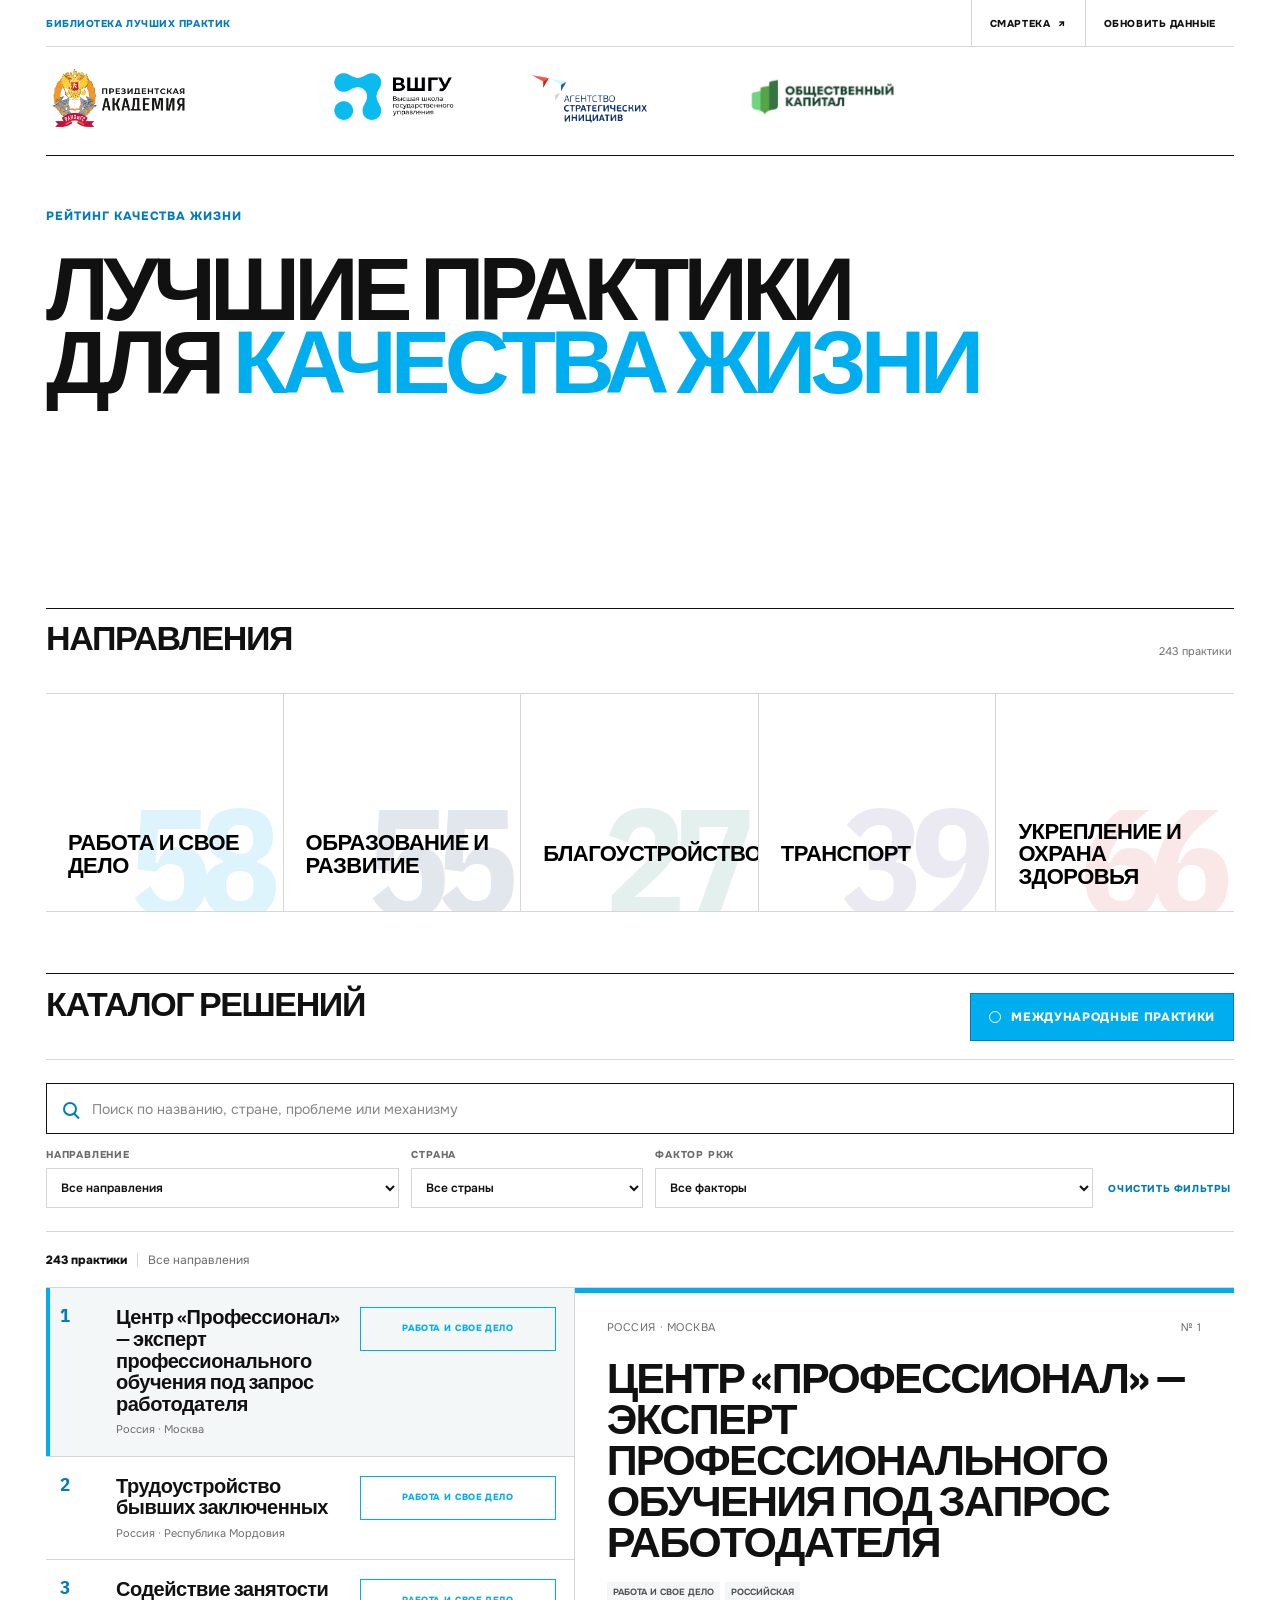
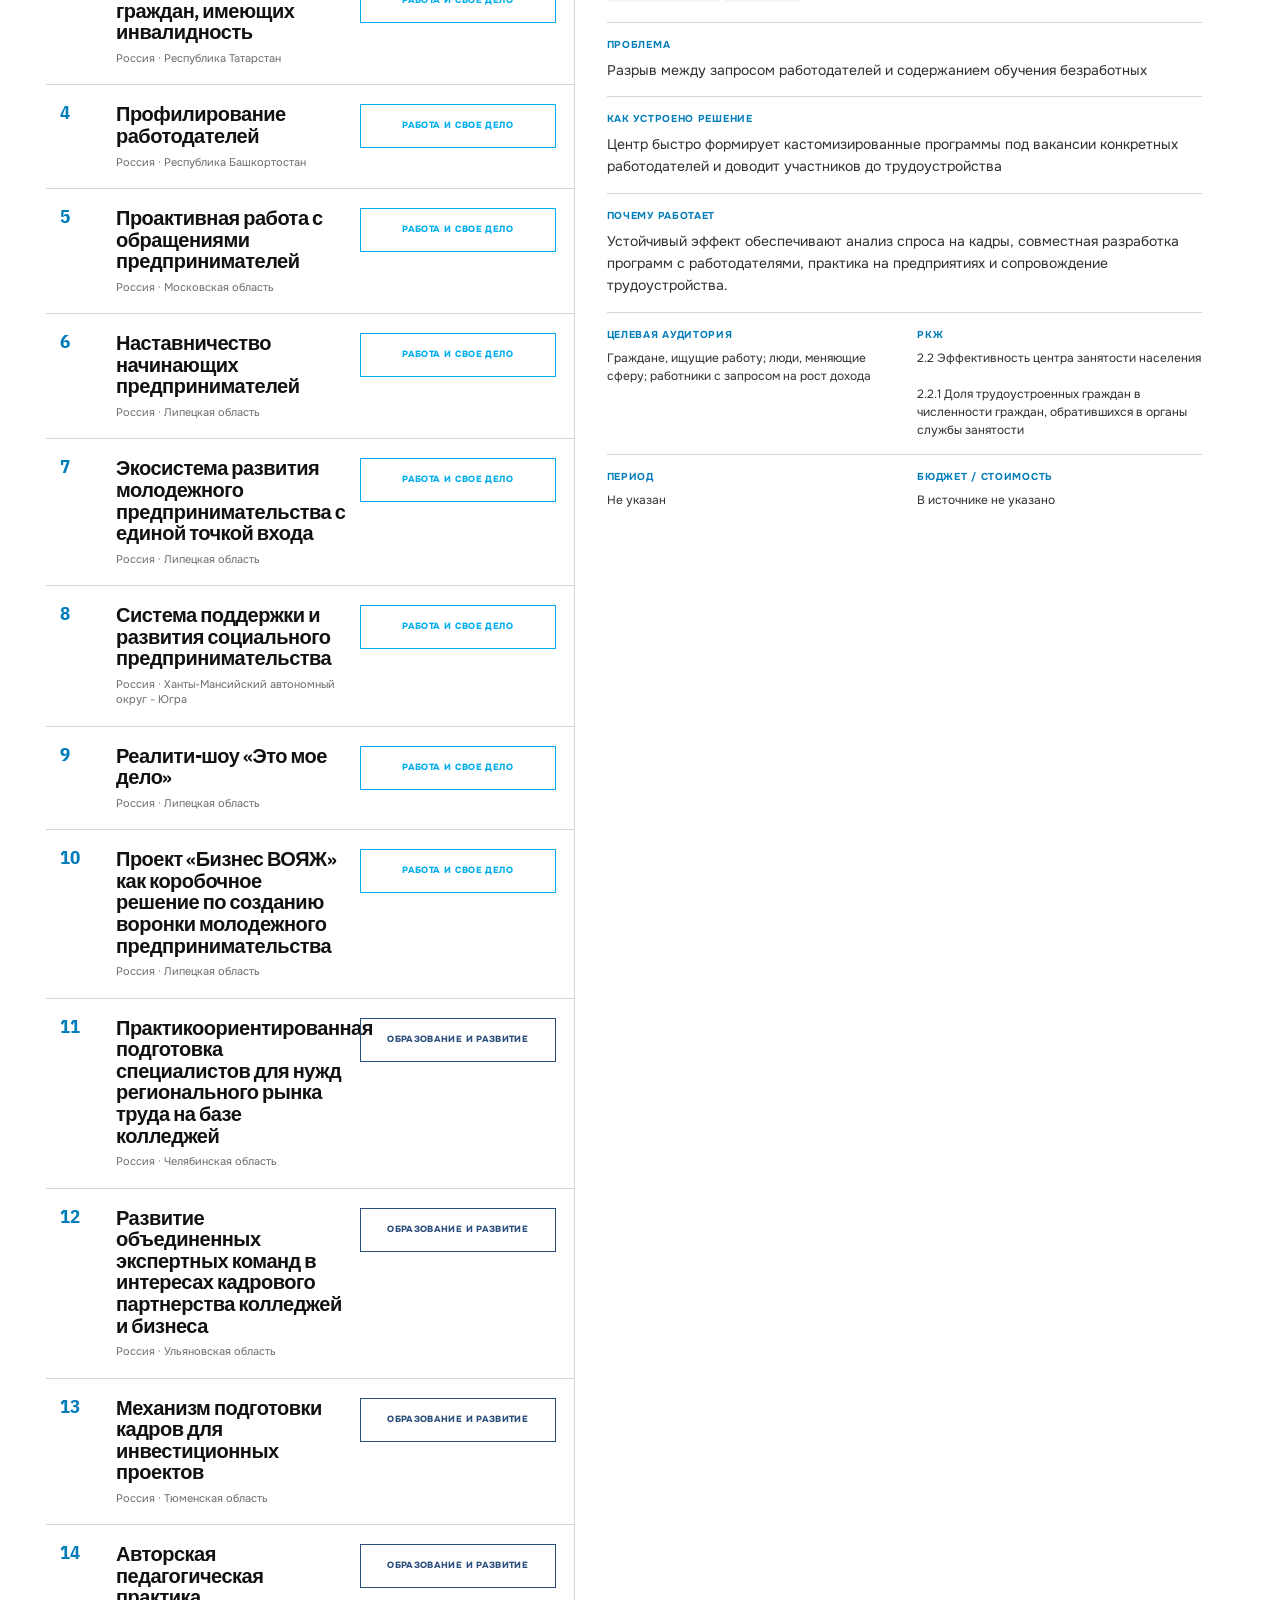
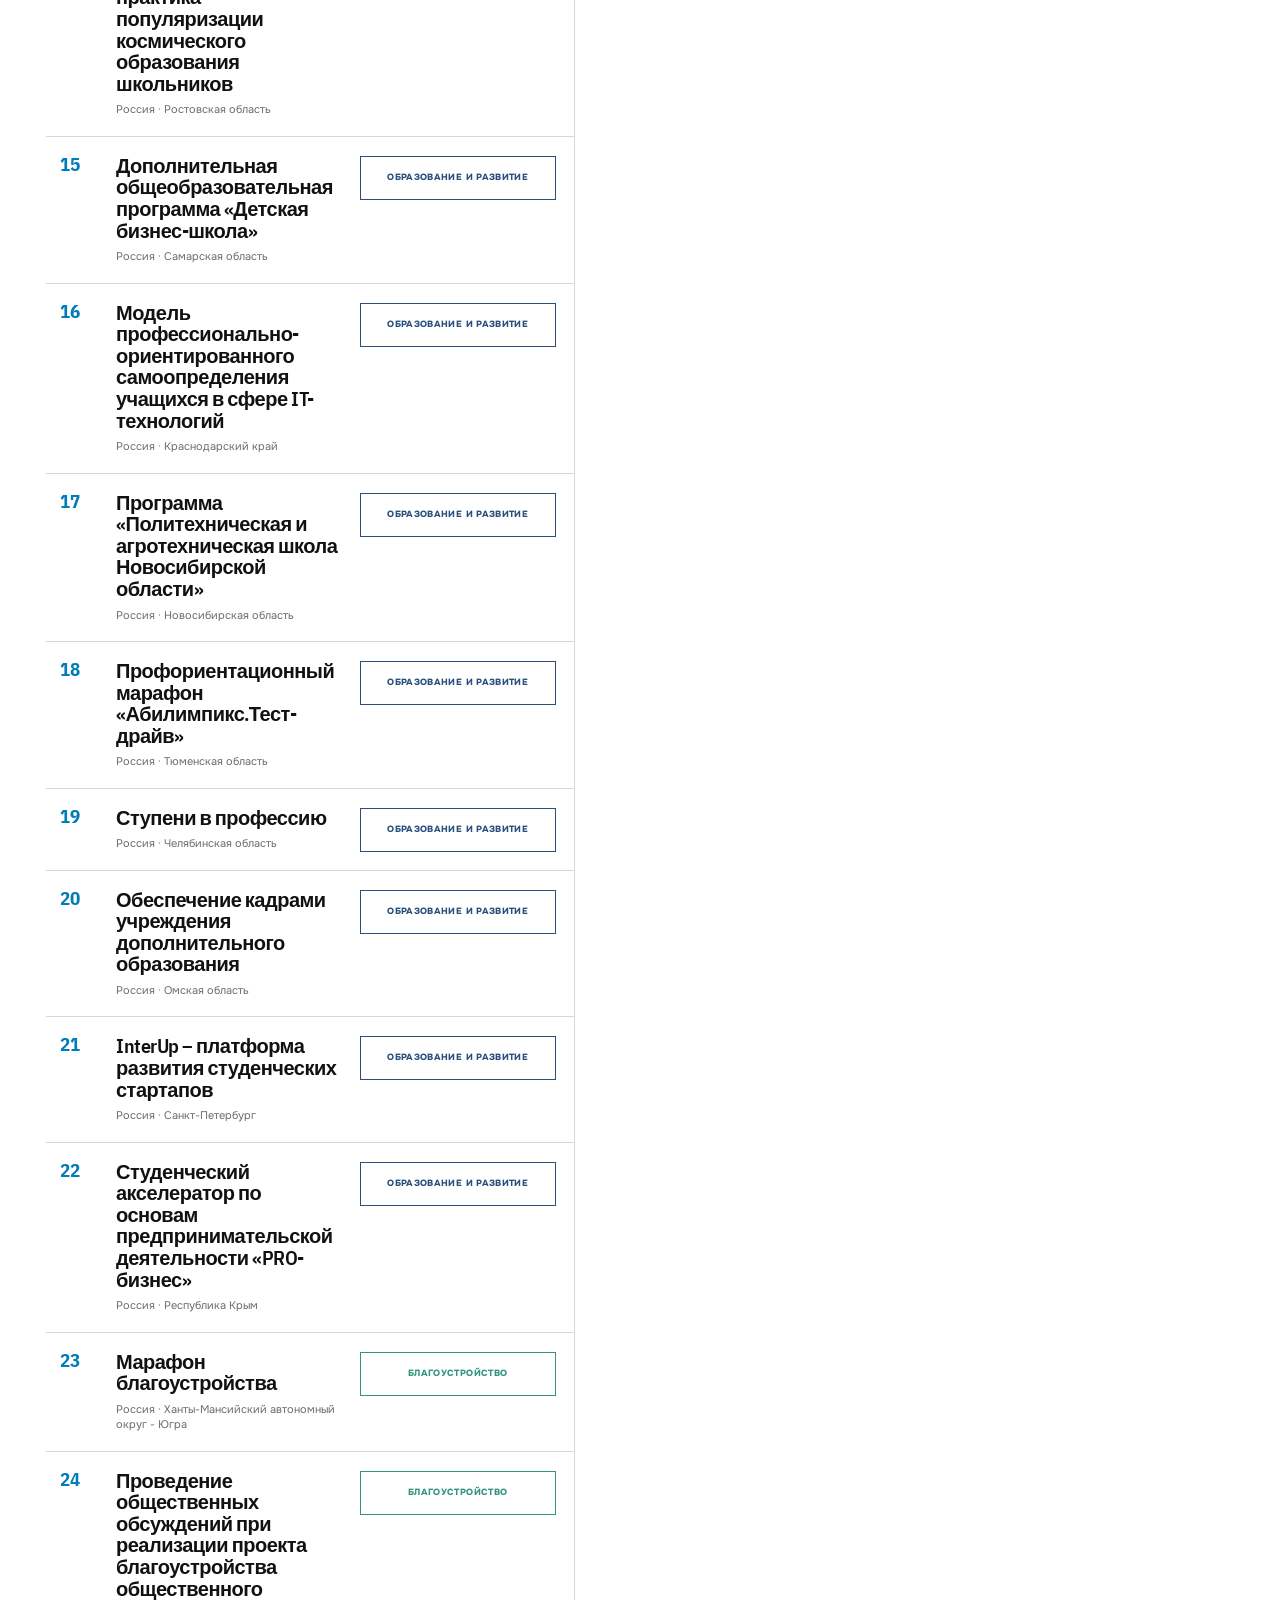
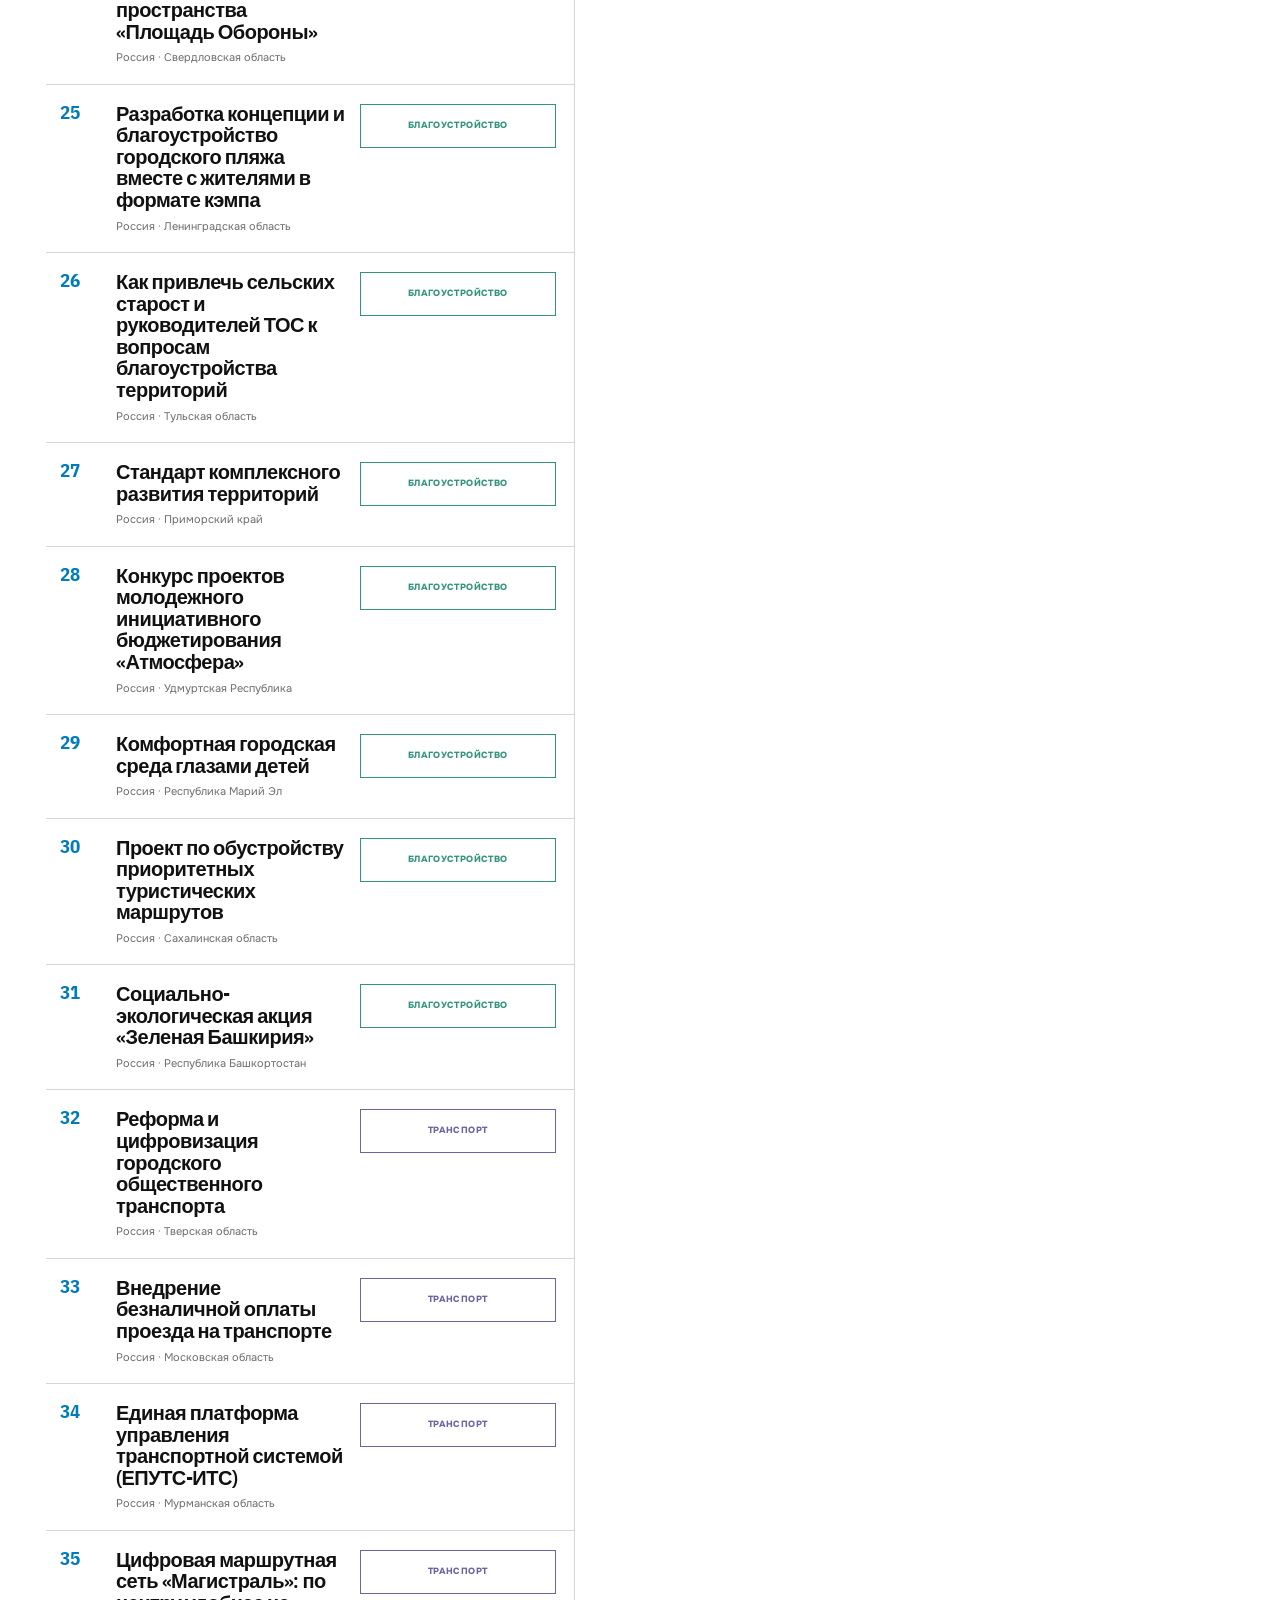
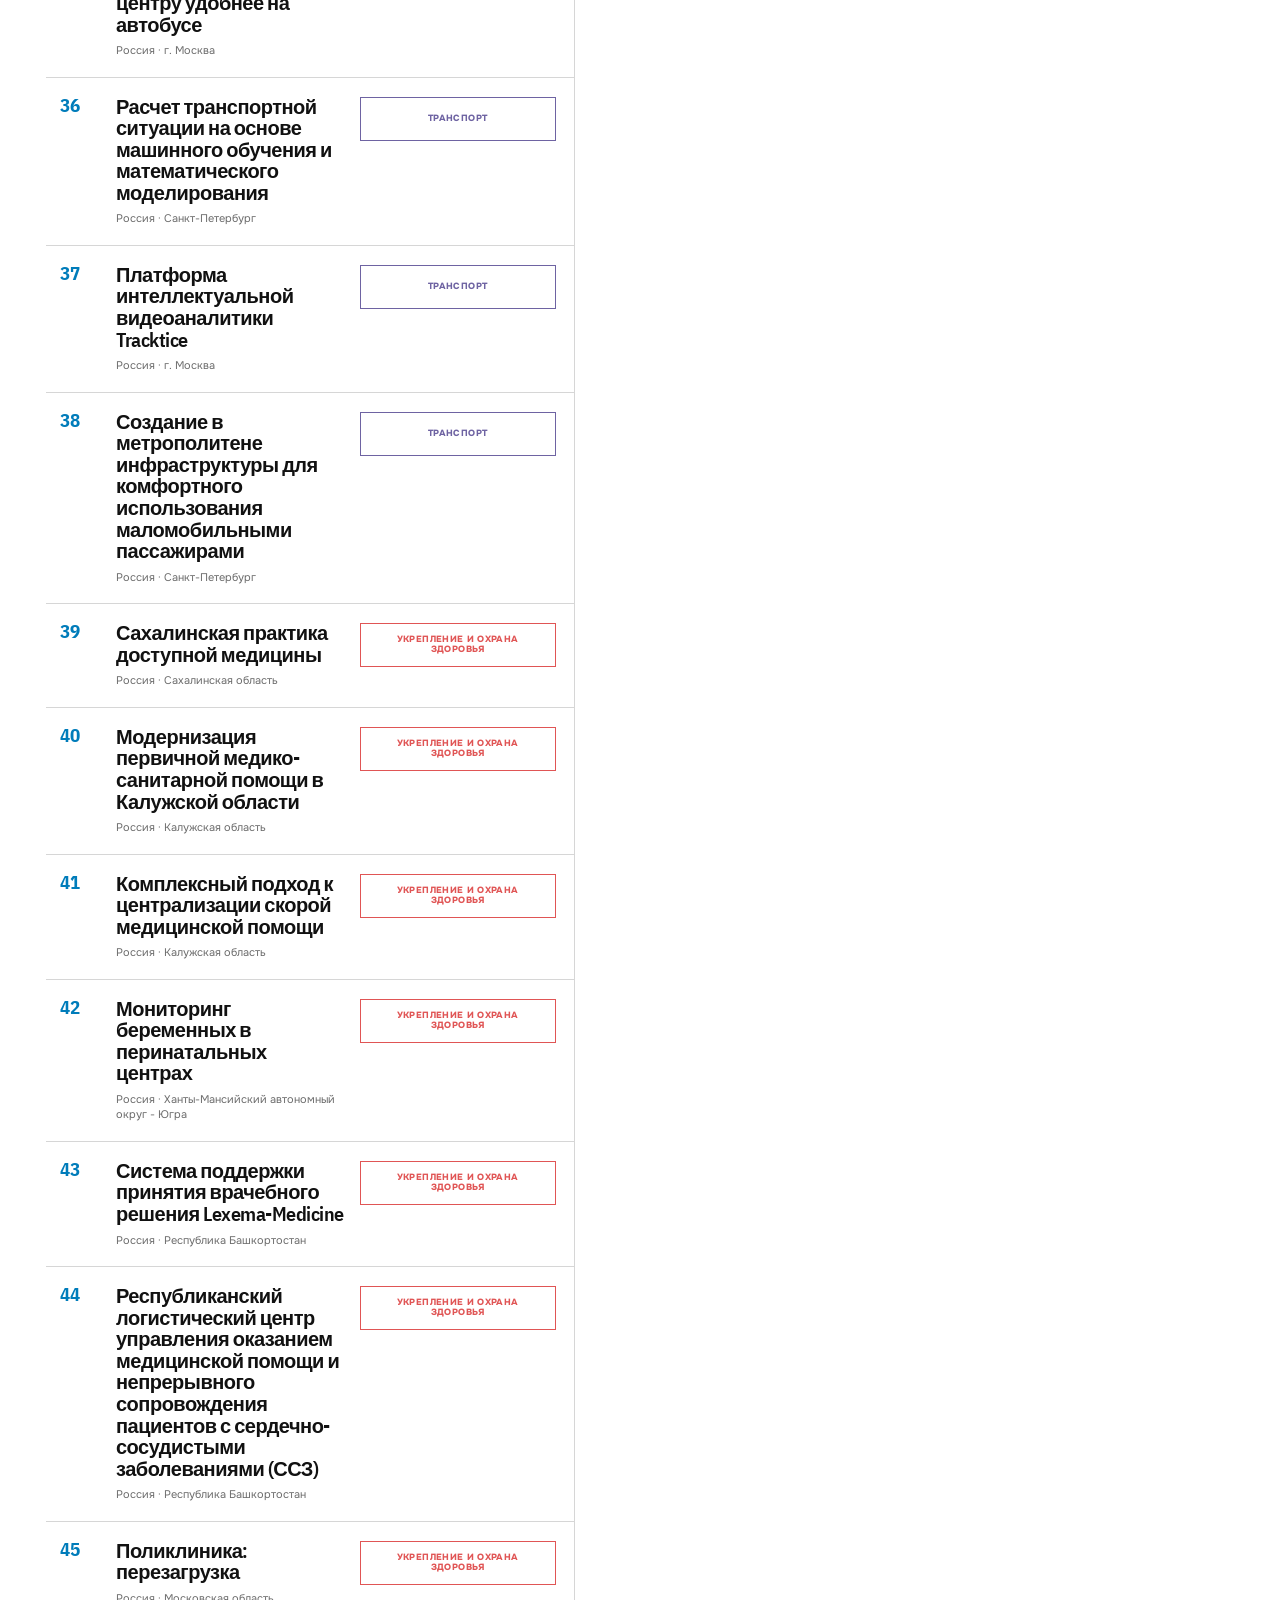
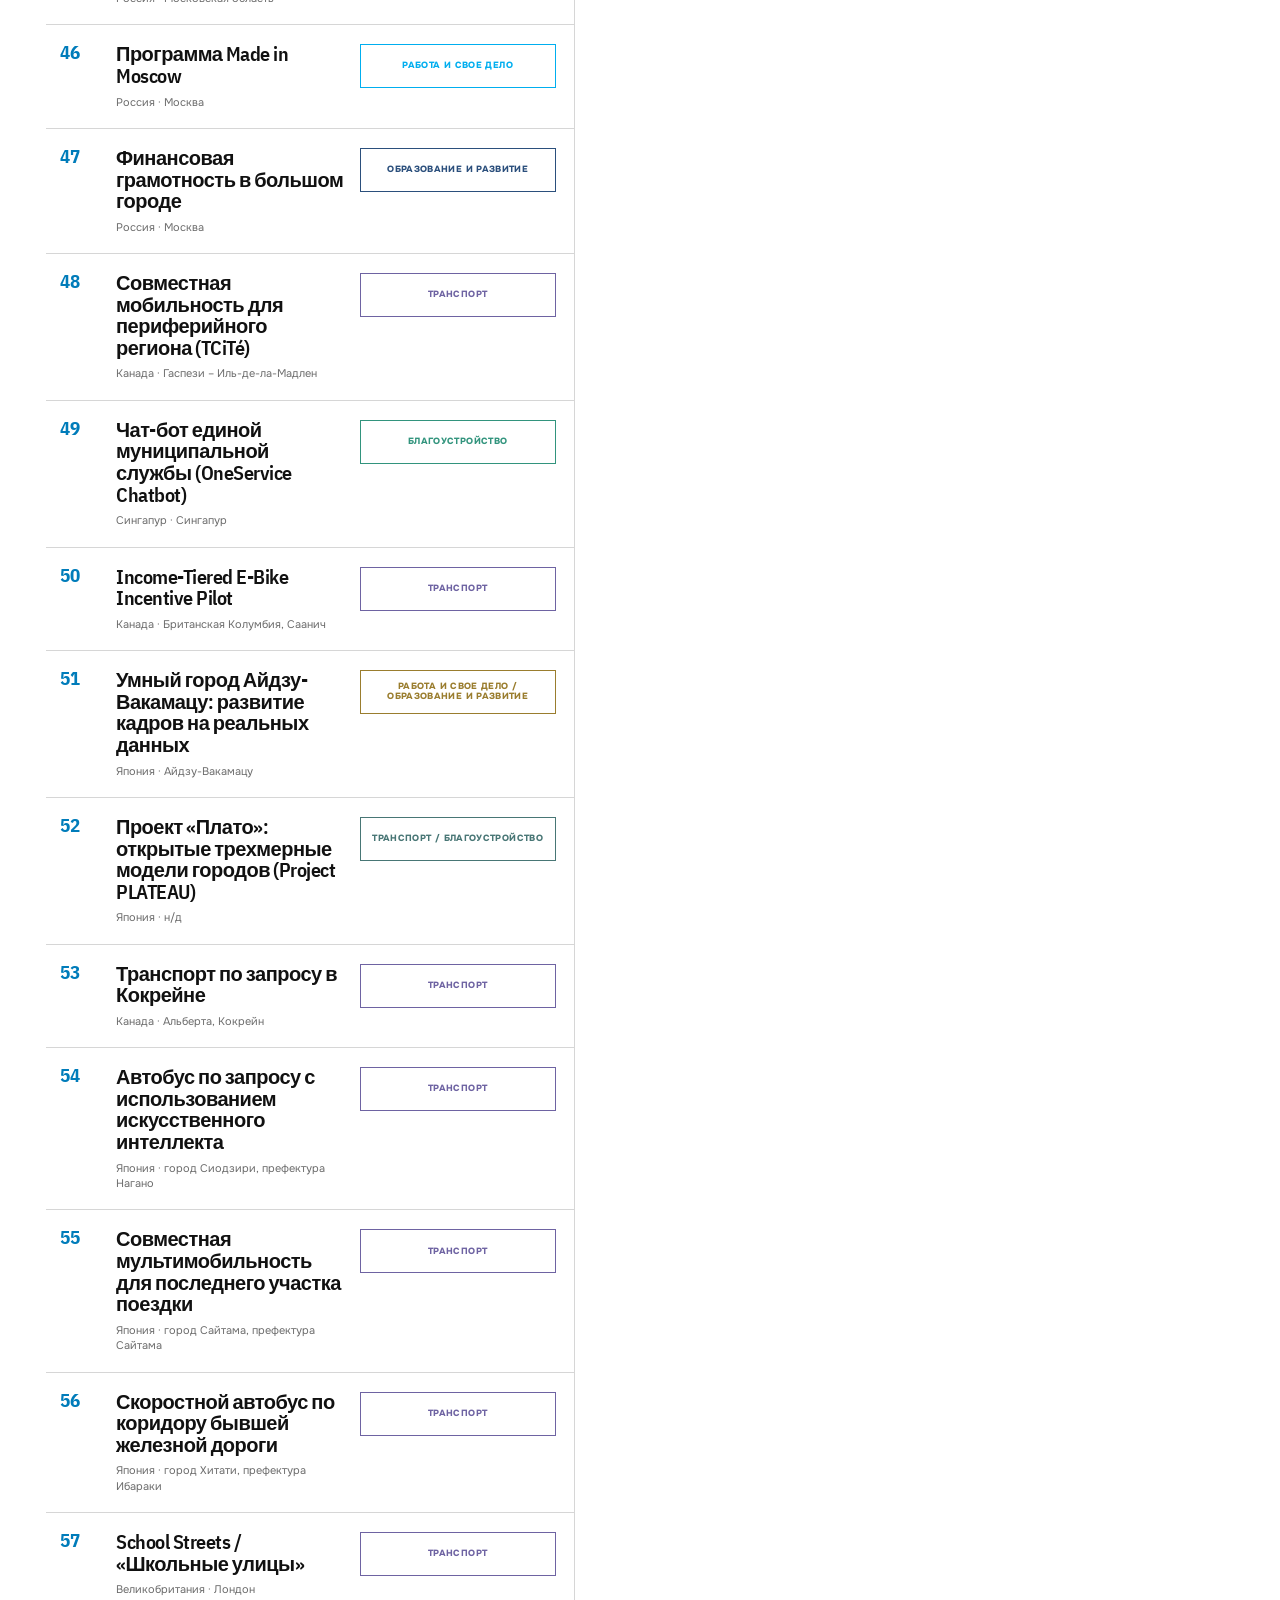
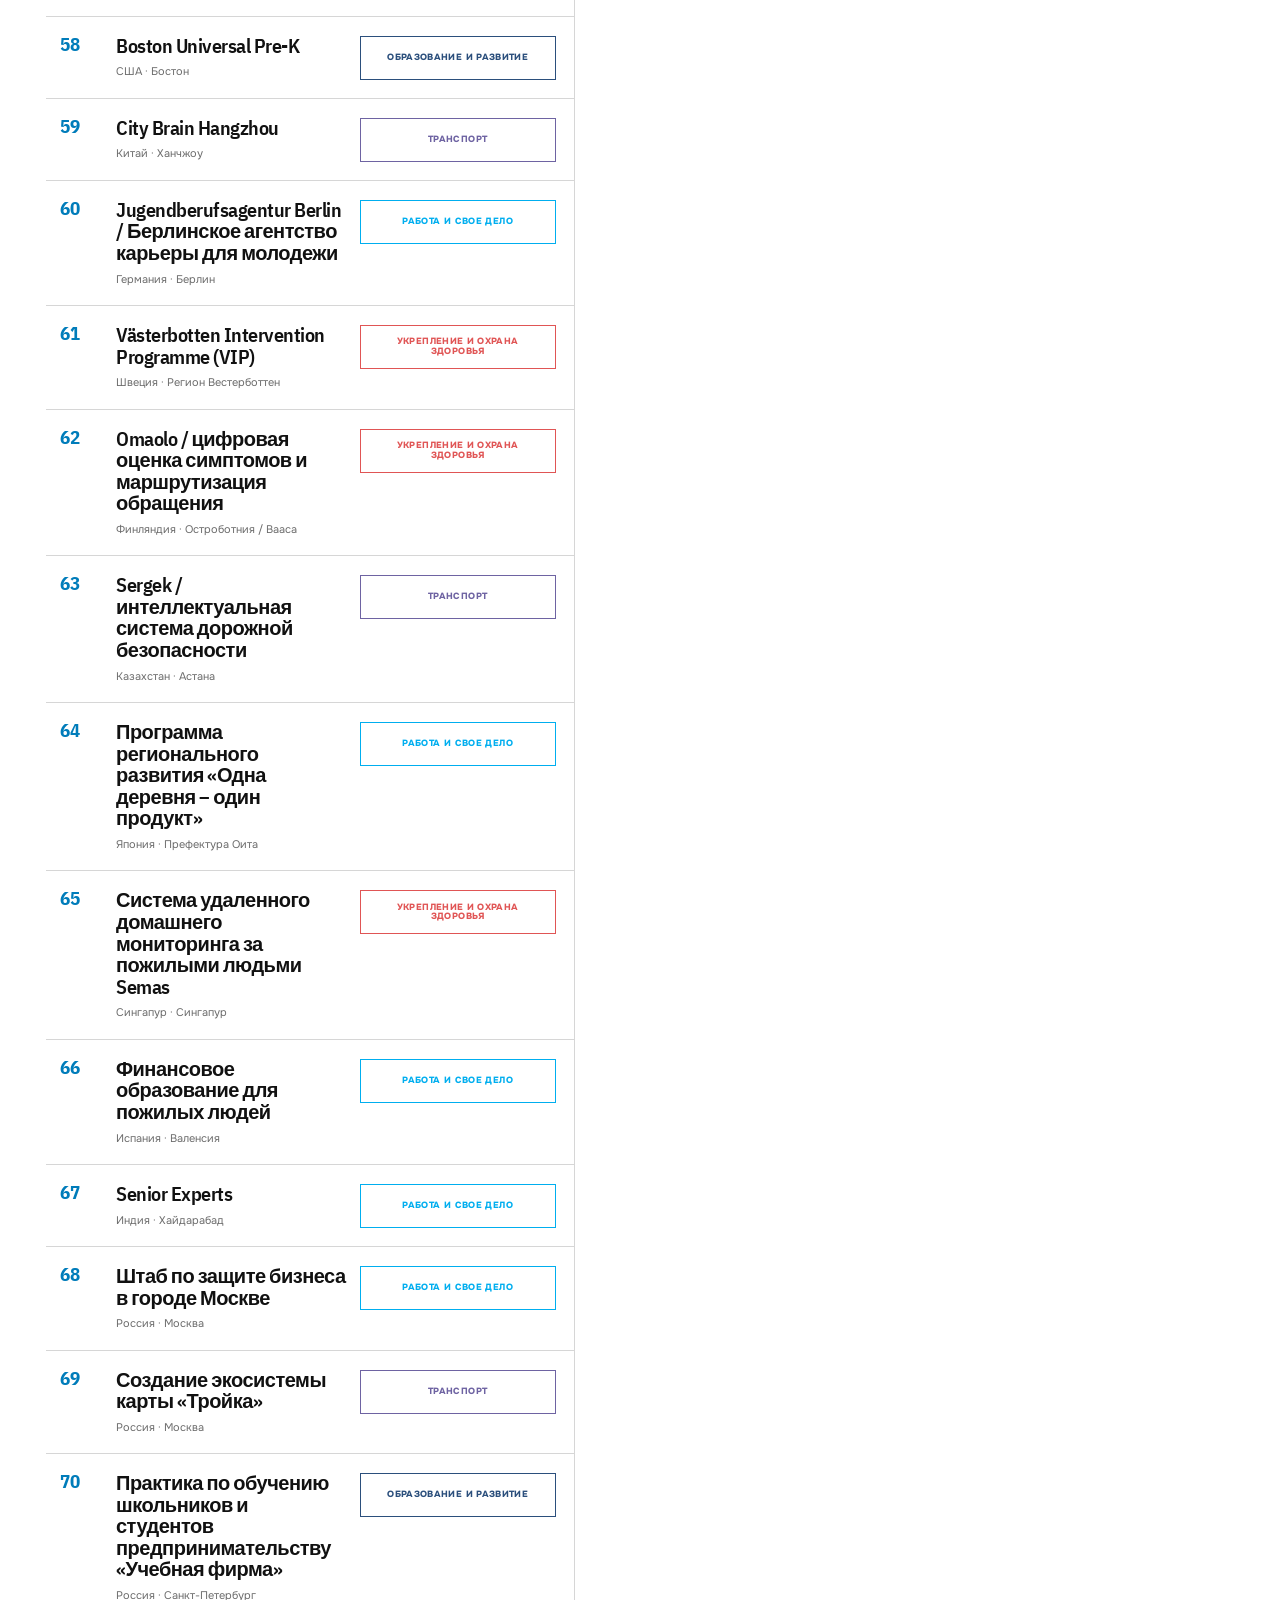
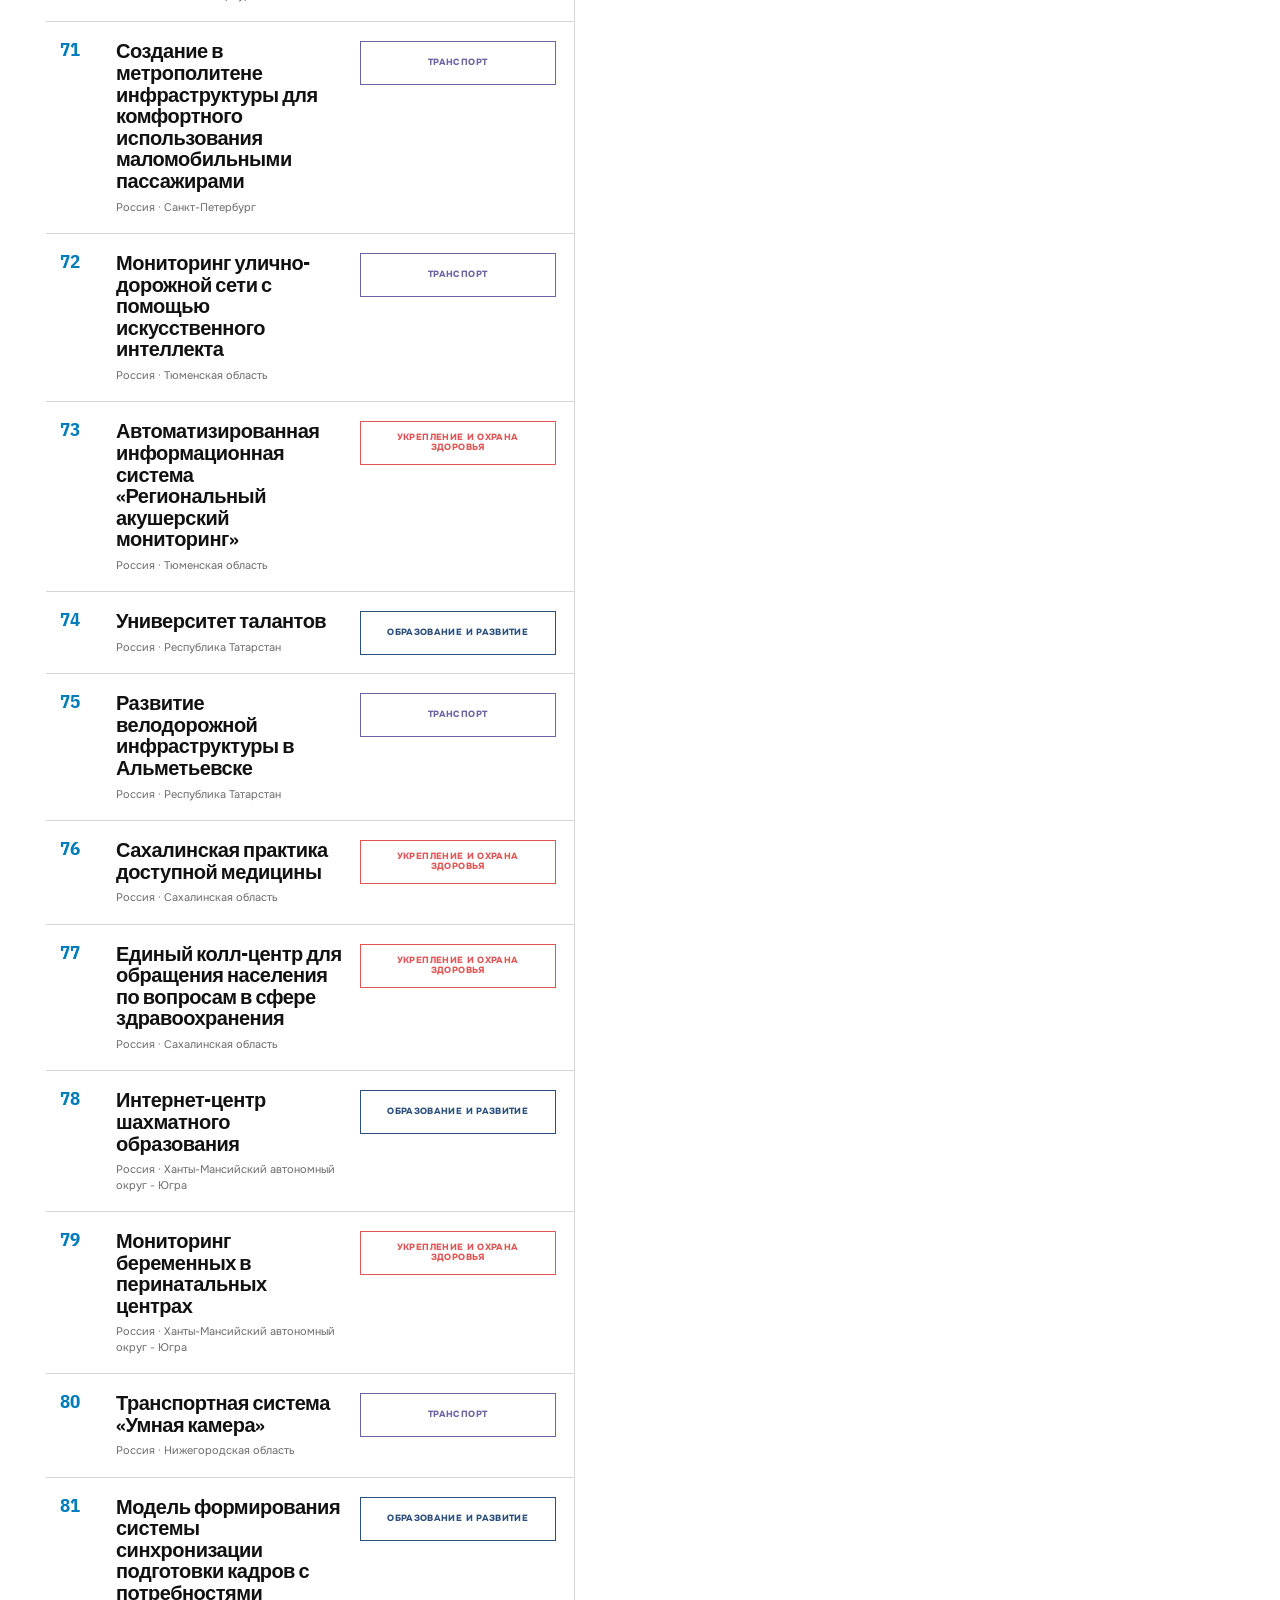
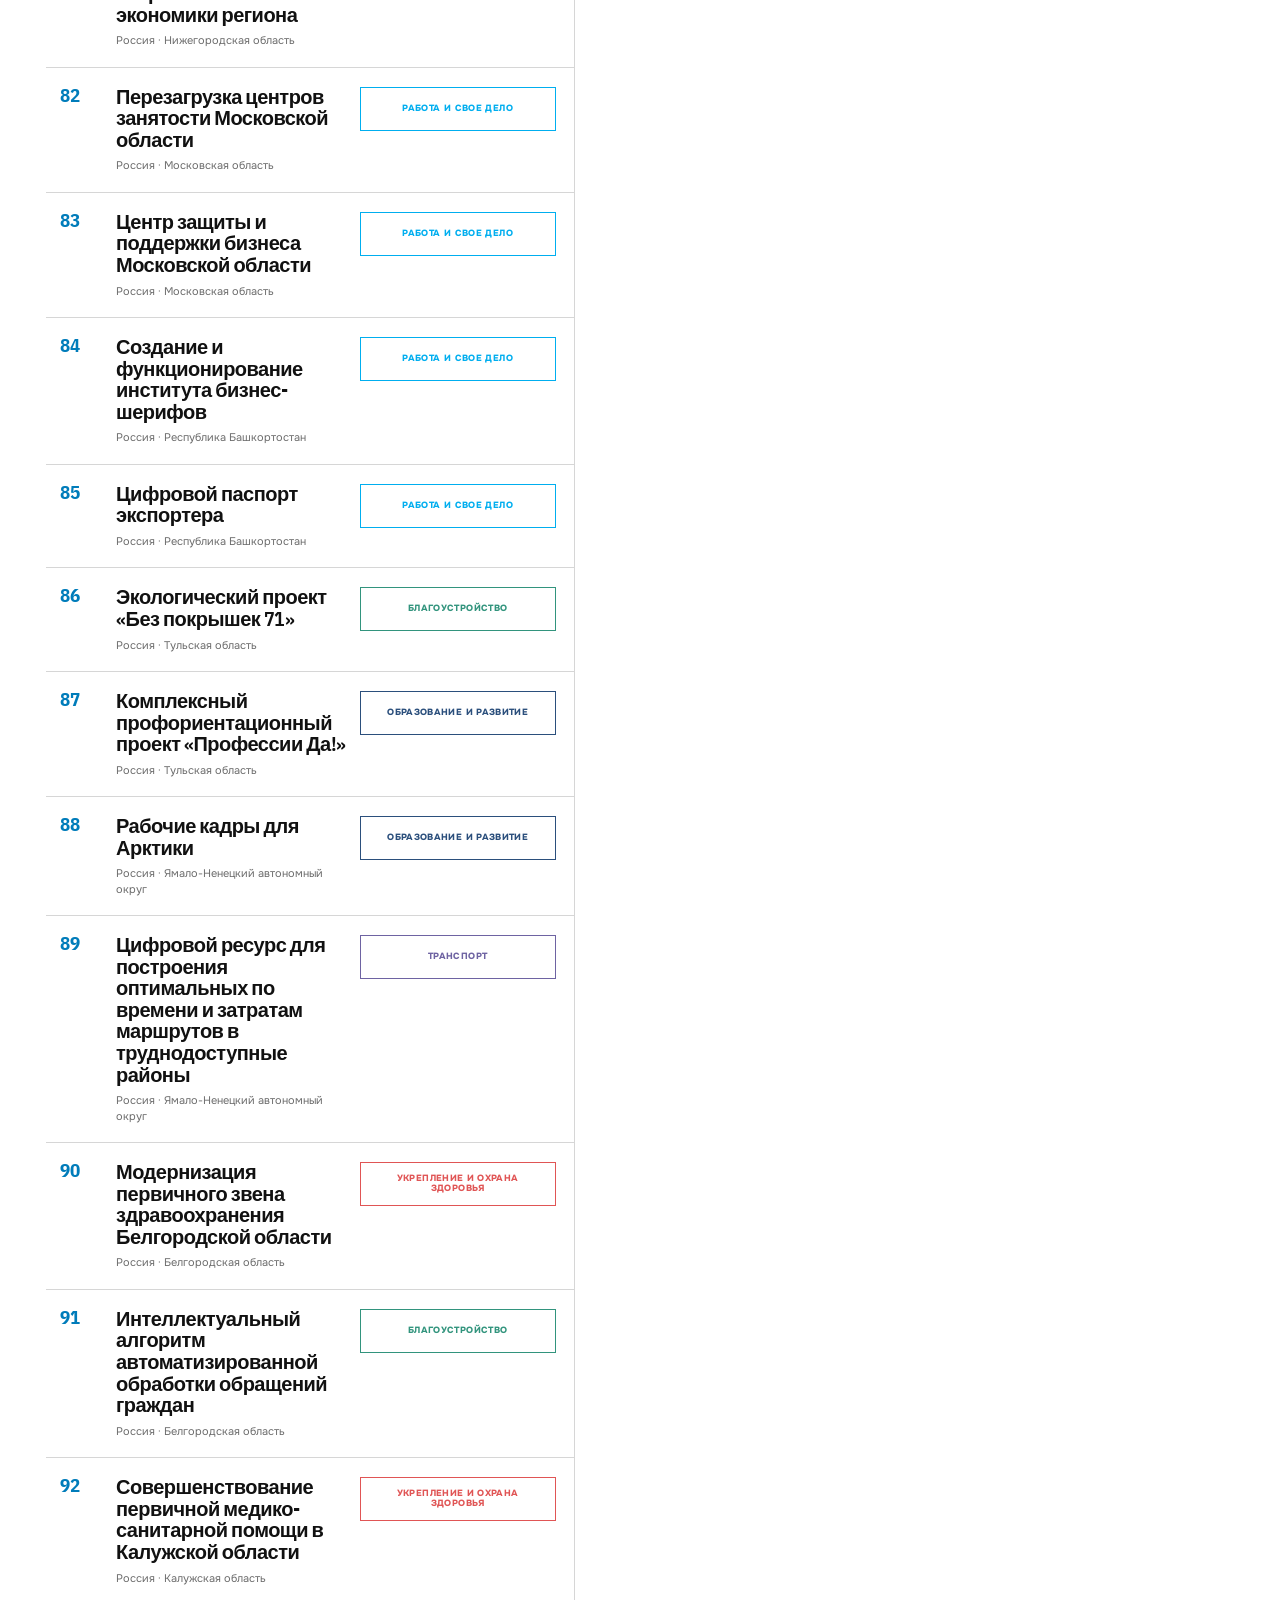
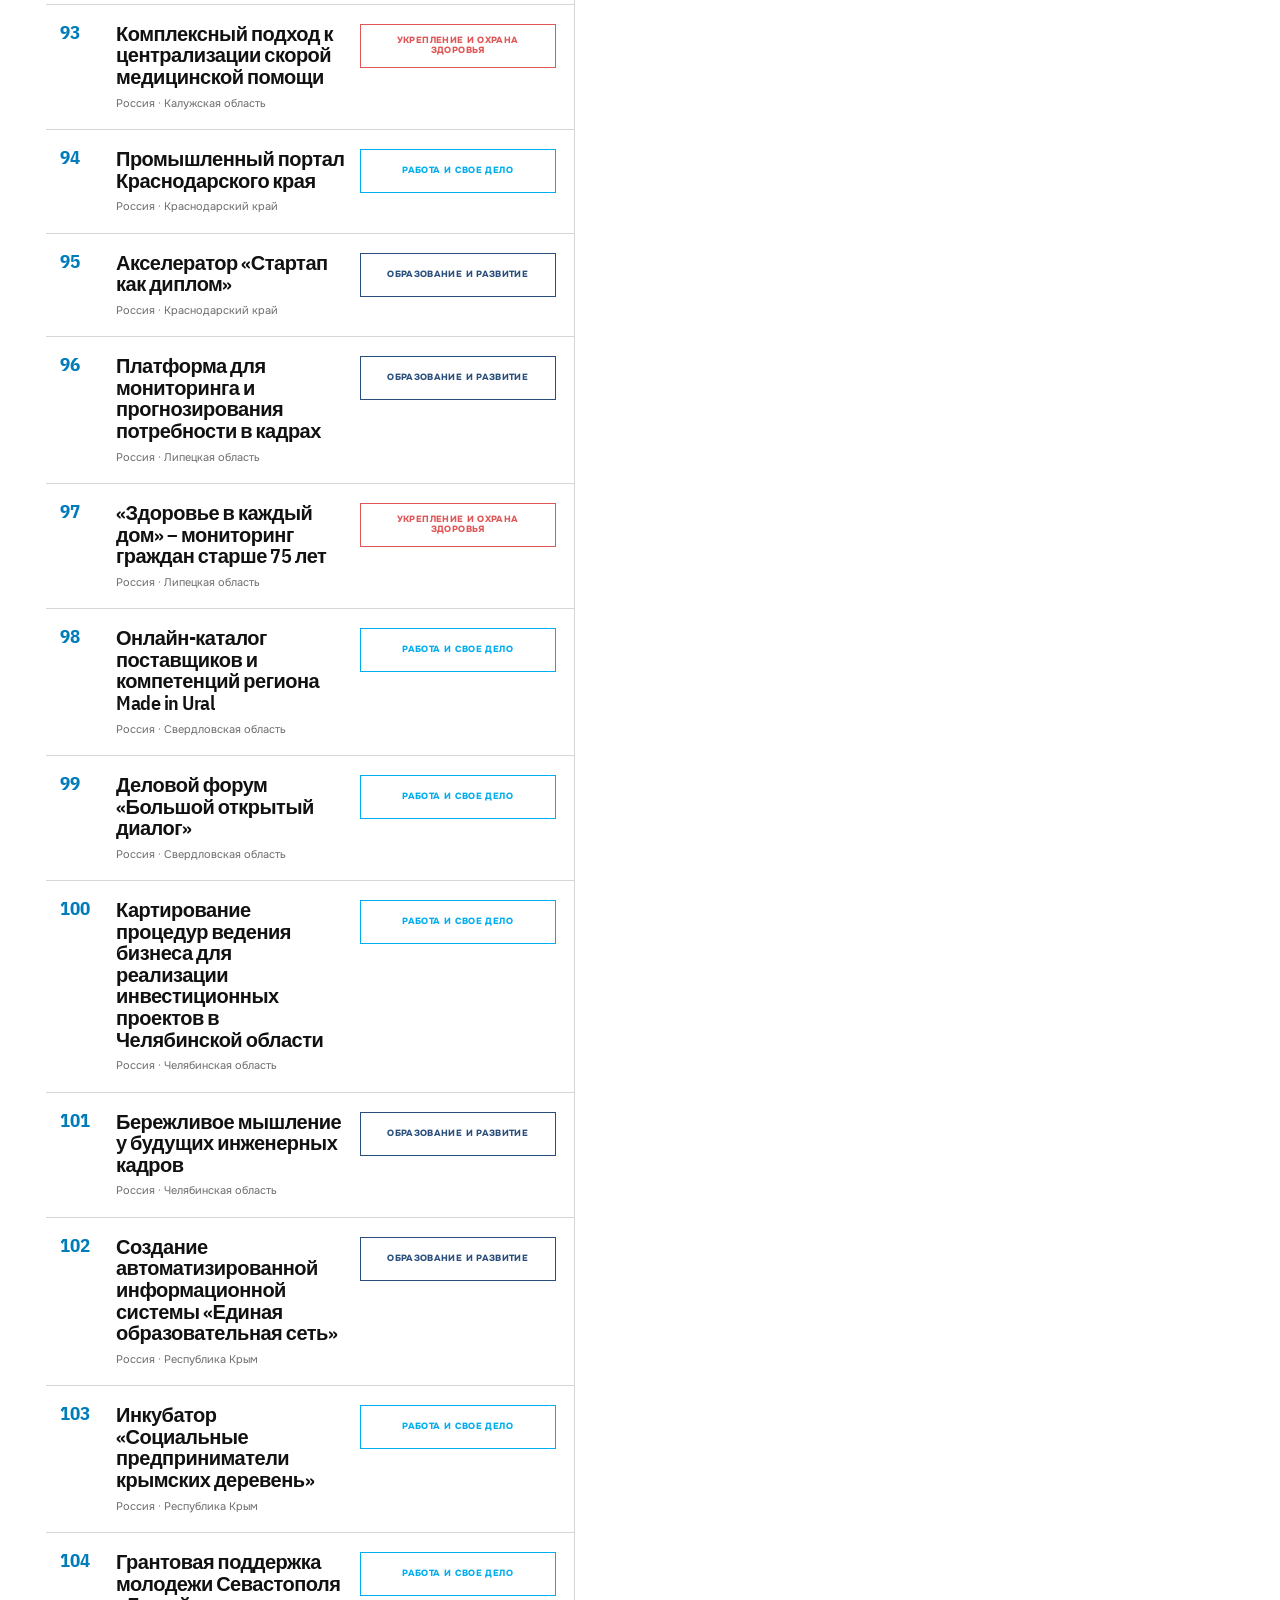
==== index.html @ e10bcecf "Add files via upload" ====
<!doctype html>
<html lang="ru">
  <head>
    <meta charset="UTF-8" />
    <meta name="viewport" content="width=device-width, initial-scale=1.0" />
    <meta name="theme-color" content="#ffffff" />
    <title>Библиотека лучших практик</title>
    <link rel="preconnect" href="https://fonts.googleapis.com" />
    <link rel="preconnect" href="https://fonts.gstatic.com" crossorigin />
    <link href="https://fonts.googleapis.com/css2?family=IBM+Plex+Sans+Condensed:wght@400;500;600;700&family=Onest:wght@400;500;600;700;800&display=swap" rel="stylesheet" />
    <link rel="stylesheet" href="styles.css" />
  </head>
  <body>
    <div class="page-shell">
      <header class="site-header">
        <div class="site-strip">
          <span class="site-label">Библиотека лучших практик</span>
          <div class="site-nav">
            <a href="https://smarteka.com/" target="_blank" rel="noreferrer">Смартека <span>↗</span></a>
            <button id="reload-data" class="reload-button" type="button" title="Обновить данные из таблицы">Обновить данные</button>
          </div>
        </div>
        <div class="partners-bar" aria-label="Партнеры проекта">
          <img src="assets/presidential-academy.png" alt="Президентская академия" class="partner-logo academy-logo" />
          <img src="assets/vshgu.png" alt="Высшая школа государственного управления" class="partner-logo vshgu-logo" />
          <img src="assets/asi.png" alt="Агентство стратегических инициатив" class="partner-logo asi-logo" />
          <img src="assets/public-capital.png" alt="Общественный капитал" class="partner-logo capital-logo" />
        </div>
      </header>

      <main id="top">
        <section class="intro">
        <div class="intro-content">
            <p class="eyebrow">Рейтинг качества жизни</p>
            <h1>Лучшие практики<br />для <span>качества жизни</span></h1>
          </div>
        </section>

        <section class="directions" aria-label="Направления РКЖ">
          <div class="section-heading"><h2>Направления</h2><span id="header-count">-</span></div>
          <div class="summary-grid" id="summary-grid"></div>
        </section>

        <section class="explorer" aria-label="Каталог практик">
          <div class="section-heading explorer-heading"><h2>Каталог решений</h2><button id="international-toggle" class="toggle-button" type="button" aria-pressed="false"><span class="toggle-indicator"></span>Международные практики</button></div>
          <div class="filters-panel">
            <label class="search-box"><span class="search-icon" aria-hidden="true"></span><input id="search" type="search" placeholder="Поиск по названию, стране, проблеме или механизму" autocomplete="off" /></label>
            <div class="filter-row">
              <label><span>Направление</span><select id="direction-filter"></select></label>
              <label><span>Страна</span><select id="country-filter"></select></label>
              <label><span>Фактор РКЖ</span><select id="factor-filter"></select></label>
              <button id="reset-filters" class="reset-button" type="button">Очистить фильтры</button>
            </div>
          </div>
          <div class="catalog-status"><span id="results-count"></span><span class="status-divider"></span><span id="active-filter-text">Все направления</span></div>
          <div class="catalog-layout"><div id="practice-list" class="practice-list" aria-live="polite"></div><aside id="detail-panel" class="detail-panel" aria-live="polite"></aside></div>
        </section>
      </main>
      <footer><span>Библиотека лучших практик</span><span>Рейтинг качества жизни</span><span>Президентская академия · ВШГУ</span></footer>
    </div>
    <button id="back-to-top" class="back-to-top" type="button" aria-label="Вернуться к началу страницы">↑ <span>Наверх</span></button>
    <script src="data.js"></script>
    <script src="app.js"></script>
  </body>
</html>
---- styles.css ----
:root { --blue:#00aeef; --blue-deep:#007cba; --ink:#111111; --muted:#6c6c6c; --line:#d6d6d6; --wash:#f4f7f8; --white:#fff; --sans:"Onest",sans-serif; --condensed:"IBM Plex Sans Condensed",sans-serif; }
* { box-sizing:border-box; }
html { scroll-behavior:smooth; }
body { margin:0; min-width:320px; color:var(--ink); background:var(--white); font-family:var(--sans); }
button,input,select { font:inherit; }
button { cursor:pointer; }
.page-shell { max-width:1728px; margin:0 auto; padding:0 46px; }
.site-header { border-bottom:1px solid var(--ink); }
.site-strip { height:47px; display:flex; justify-content:space-between; align-items:center; border-bottom:1px solid var(--line); text-transform:uppercase; letter-spacing:.055em; font-size:10px; font-weight:800; }
.site-label { color:var(--blue-deep); }
.site-nav { display:flex; align-items:stretch; height:100%; }
.site-nav a,.reload-button { display:flex; align-items:center; gap:8px; padding:0 18px; border:0; border-left:1px solid var(--line); background:transparent; color:var(--ink); text-decoration:none; text-transform:uppercase; letter-spacing:.055em; font-size:10px; font-weight:800; }
.site-nav a:hover,.reload-button:hover { background:var(--blue); color:#fff; }
.partners-bar { min-height:108px; display:flex; align-items:center; justify-content:flex-start; gap:24px; }
.partner-logo { display:block; width:100%; object-fit:contain; object-position:left center; mix-blend-mode:multiply; }
.academy-logo { max-width:253px; max-height:72px; }
.vshgu-logo { max-width:177px; max-height:70px; }
.asi-logo { max-width:195px; max-height:66px; filter:brightness(1.12) contrast(1.2); }
.capital-logo { max-width:176px; max-height:62px; }
.intro { min-height:453px; border-bottom:1px solid var(--ink); }
.intro-content { height:100%; padding:54px 0 0; display:flex; flex-direction:column; }
.eyebrow { margin:0; color:var(--blue-deep); font-size:12px; line-height:1; text-transform:uppercase; letter-spacing:.08em; font-weight:800; }
h1,h2,h3,p { margin-top:0; }
h1 { max-width:1060px; margin:28px 0 0; font-family:var(--condensed); font-size:clamp(58px,7vw,118px); line-height:.82; letter-spacing:-.065em; text-transform:uppercase; font-weight:700; }
h1 span { color:var(--blue); }
.intro-bottom { display:flex; justify-content:space-between; gap:40px; margin-top:auto; padding:37px 0 30px; border-top:1px solid var(--line); }
.intro-bottom p { max-width:600px; margin:0; color:#373737; font-size:13px; line-height:1.56; }
.directions { padding:0 0 61px; border-bottom:1px solid var(--ink); }
.section-heading { min-height:85px; display:grid; grid-template-columns:1fr auto; align-items:center; border-bottom:1px solid var(--line); }
.section-heading h2 { font-family:var(--condensed); font-size:34px; letter-spacing:-.04em; line-height:1; text-transform:uppercase; }
.section-heading > span:last-child { padding-right:2px; color:var(--muted); font-size:11px; }
.summary-grid { display:grid; grid-template-columns:repeat(5,minmax(0,1fr)); border-bottom:1px solid var(--line); }
.summary-card { position:relative; min-height:210px; padding:24px 22px; border:0; border-right:1px solid var(--line); background:#fff; text-align:left; overflow:hidden; transition:background .18s ease,color .18s ease; }
.summary-card:last-child { border-right:0; }
.summary-card:hover { color:#fff; background:var(--card-color); }
.summary-card .summary-count { position:absolute; right:14px; bottom:-24px; color:var(--card-color); font-family:var(--condensed); font-size:152px; font-weight:700; line-height:1; letter-spacing:-.08em; opacity:.13; transition:color .18s ease; }
.summary-card .summary-name { position:relative; z-index:1; max-width:190px; margin-top:102px; font-family:var(--condensed); font-size:22px; line-height:1.02; font-weight:600; letter-spacing:-.025em; text-transform:uppercase; }
.summary-card:after { content:none; }
.summary-card:hover:after { color:#fff; }
.explorer { padding-bottom:74px; }
.explorer-heading { grid-template-columns:1fr auto; border-bottom:0; }
.toggle-button { min-height:48px; display:flex; align-items:center; gap:10px; padding:0 18px; border:1px solid var(--blue-deep); background:var(--blue); color:#fff; text-transform:uppercase; letter-spacing:.055em; font-size:12px; font-weight:800; }
.toggle-button[aria-pressed="true"] { background:var(--ink); border-color:var(--ink); color:#fff; }
.toggle-indicator { width:12px; height:12px; border:1px solid currentColor; border-radius:50%; position:relative; }
.toggle-button[aria-pressed="true"] .toggle-indicator:after { content:""; position:absolute; inset:2px; border-radius:50%; background:var(--blue); }
.filters-panel { padding:23px 0; border-top:1px solid var(--line); border-bottom:1px solid var(--line); }
.search-box { height:51px; display:flex; align-items:center; gap:13px; padding:0 16px; border:1px solid var(--ink); }
.search-icon { position:relative; width:14px; height:14px; border:2px solid var(--blue-deep); border-radius:50%; flex:0 0 auto; }
.search-icon:after { content:""; position:absolute; width:7px; height:2px; right:-5px; bottom:-3px; background:var(--blue-deep); transform:rotate(45deg); }
.search-box input { flex:1; min-width:0; border:0; outline:0; color:var(--ink); font-size:14px; }
.search-box input::placeholder { color:#858585; }
.filter-row { display:grid; grid-template-columns:1.25fr .82fr 1.55fr auto; gap:12px; margin-top:14px; align-items:end; }
.filter-row label { display:grid; gap:7px; color:var(--muted); font-size:10px; text-transform:uppercase; font-weight:800; letter-spacing:.08em; }
select { width:100%; min-width:0; height:40px; padding:0 29px 0 10px; border:1px solid var(--line); background:#fff; color:var(--ink); outline-color:var(--blue); font-size:12px; font-weight:600; }
.reset-button { height:40px; padding:0 3px; border:0; background:transparent; color:var(--blue-deep); text-transform:uppercase; letter-spacing:.06em; font-size:10px; font-weight:800; }
.catalog-status { min-height:56px; padding-left:0; display:flex; gap:10px; align-items:center; border-bottom:1px solid var(--line); color:var(--muted); font-size:12px; }
#results-count { color:var(--ink); font-weight:800; }
.status-divider { width:1px; height:14px; background:var(--line); }
.catalog-layout { display:grid; grid-template-columns:minmax(0,.89fr) minmax(430px,1.11fr); gap:0; align-items:start; }
.practice-list { border-right:1px solid var(--line); }
.practice-item { width:100%; display:grid; grid-template-columns:42px minmax(0,1fr) 196px; gap:14px; align-items:start; padding:18px 18px 18px 14px; border:0; border-bottom:1px solid var(--line); background:#fff; color:var(--ink); text-align:left; transition:background .16s ease; }
.practice-item:hover,.practice-item.active { background:var(--wash); }
.practice-item.active { box-shadow:inset 4px 0 0 var(--blue); }
.practice-index { font-family:var(--condensed); color:var(--blue-deep); font-size:19px; font-weight:700; line-height:1; }
.practice-item h3 { margin:0; font-family:var(--condensed); font-size:20px; font-weight:600; letter-spacing:-.025em; line-height:1.08; }
.practice-item p { margin:8px 0 0; color:var(--muted); font-size:11px; line-height:1.4; }
.direction-pill { width:196px; min-height:44px; margin-top:1px; padding:6px 9px; border:1px solid var(--pill-color); color:var(--pill-color); display:flex; align-items:center; justify-content:center; font-size:9px; line-height:1.1; font-weight:800; letter-spacing:.04em; text-align:center; text-transform:uppercase; }
.detail-panel { position:sticky; top:14px; max-height:calc(100vh - 28px); min-height:0; overflow-y:auto; overscroll-behavior:contain; scrollbar-width:thin; scrollbar-color:var(--blue) #edf1f2; padding:27px 32px 40px; border-top:5px solid var(--detail-color,var(--blue)); background:var(--white); }
.detail-panel::-webkit-scrollbar { width:8px; }
.detail-panel::-webkit-scrollbar-track { background:#edf1f2; }
.detail-panel::-webkit-scrollbar-thumb { background:var(--blue); }
.detail-empty { min-height:500px; display:grid; place-items:center; color:var(--muted); text-align:center; font-family:var(--condensed); font-size:28px; line-height:1.08; text-transform:uppercase; }
.detail-kicker { display:flex; justify-content:space-between; gap:20px; color:var(--muted); font-size:11px; text-transform:uppercase; letter-spacing:.05em; }
.detail-panel h3 { margin:23px 0 20px; max-width:760px; font-family:var(--condensed); font-size:43px; line-height:.95; font-weight:700; letter-spacing:-.04em; text-transform:uppercase; }
.detail-tags { display:flex; flex-wrap:wrap; gap:5px; margin-bottom:20px; }
.tag { padding:4px 6px; background:var(--wash); color:#525252; font-size:9px; font-weight:700; text-transform:uppercase; }
.detail-section { padding:15px 0; border-top:1px solid var(--line); }
.detail-section h4,.detail-metadata h4 { margin:0 0 8px; color:var(--blue-deep); font-size:10px; letter-spacing:.07em; text-transform:uppercase; }
.detail-section p { margin:0; color:#303030; font-size:14px; line-height:1.6; }
.detail-metadata { display:grid; grid-template-columns:1fr 1fr; gap:26px; padding:15px 0; border-top:1px solid var(--line); }
.detail-metadata p { margin:0; color:#303030; font-size:12px; line-height:1.5; }
.source-link { display:inline-flex; align-items:center; gap:9px; margin-top:24px; padding:10px 0 8px; color:var(--ink); border-bottom:2px solid var(--blue); text-decoration:none; text-transform:uppercase; font-size:10px; font-weight:800; letter-spacing:.06em; }
.source-link:hover { color:var(--blue-deep); }
.empty-state { padding:48px 25px; color:var(--muted); text-align:center; font-size:13px; border-bottom:1px solid var(--line); }
footer { min-height:77px; display:flex; justify-content:space-between; align-items:center; border-top:1px solid var(--ink); color:var(--muted); text-transform:uppercase; letter-spacing:.06em; font-size:9px; font-weight:800; }
.back-to-top { position:fixed; right:24px; bottom:24px; z-index:10; display:flex; align-items:center; gap:7px; padding:11px 14px; border:1px solid var(--ink); background:var(--white); color:var(--ink); box-shadow:0 7px 18px rgba(0,0,0,.11); font-size:11px; font-weight:800; letter-spacing:.04em; text-transform:uppercase; opacity:0; pointer-events:none; transform:translateY(10px); transition:opacity .18s ease,transform .18s ease,background .18s ease,color .18s ease; }
.back-to-top.visible { opacity:1; pointer-events:auto; transform:translateY(0); }
.back-to-top:hover { background:var(--blue); color:var(--white); border-color:var(--blue); }
@media (max-width:1160px) { .partners-bar { gap:18px; } .summary-grid { grid-template-columns:repeat(3,1fr); } .summary-card .summary-name { margin-top:92px; } }
@media (max-width:830px) { .page-shell { padding:0 20px; } .site-strip { height:42px; } .site-label { max-width:130px; line-height:1.15; } .site-nav a,.reload-button { padding:0 9px; font-size:8px; } .partners-bar { min-height:94px; display:grid; grid-template-columns:1.2fr .8fr; gap:12px 23px; padding:14px 0; } .partner-logo { max-height:34px; } .intro { min-height:auto; } .intro-content { padding:38px 0 0; } h1 { font-size:55px; } .section-heading { grid-template-columns:1fr; min-height:68px; } .section-heading h2 { font-size:28px; } .section-heading > span:last-child { display:none; } .summary-grid { grid-template-columns:repeat(2,1fr); } .summary-card { min-height:155px; } .summary-card .summary-count { font-size:110px; } .summary-card .summary-name { margin-top:67px; font-size:18px; } .explorer-heading { display:grid; grid-template-columns:1fr; } .toggle-button { justify-self:start; margin:0 0 16px; } .filters-panel { padding:18px 0; } .filter-row { grid-template-columns:1fr; } .reset-button { justify-self:start; } .catalog-status { padding-left:0; } .catalog-layout { grid-template-columns:1fr; } .practice-list { border-right:0; } .practice-item { grid-template-columns:34px minmax(0,1fr); } .direction-pill { grid-column:2; width:154px; min-height:34px; justify-self:start; } .detail-panel { position:static; max-height:none; overflow:visible; padding:24px 18px; } .detail-panel h3 { font-size:35px; } .back-to-top { right:16px; bottom:16px; padding:10px 12px; } footer { flex-direction:column; align-items:flex-start; gap:7px; padding:20px 0; } }
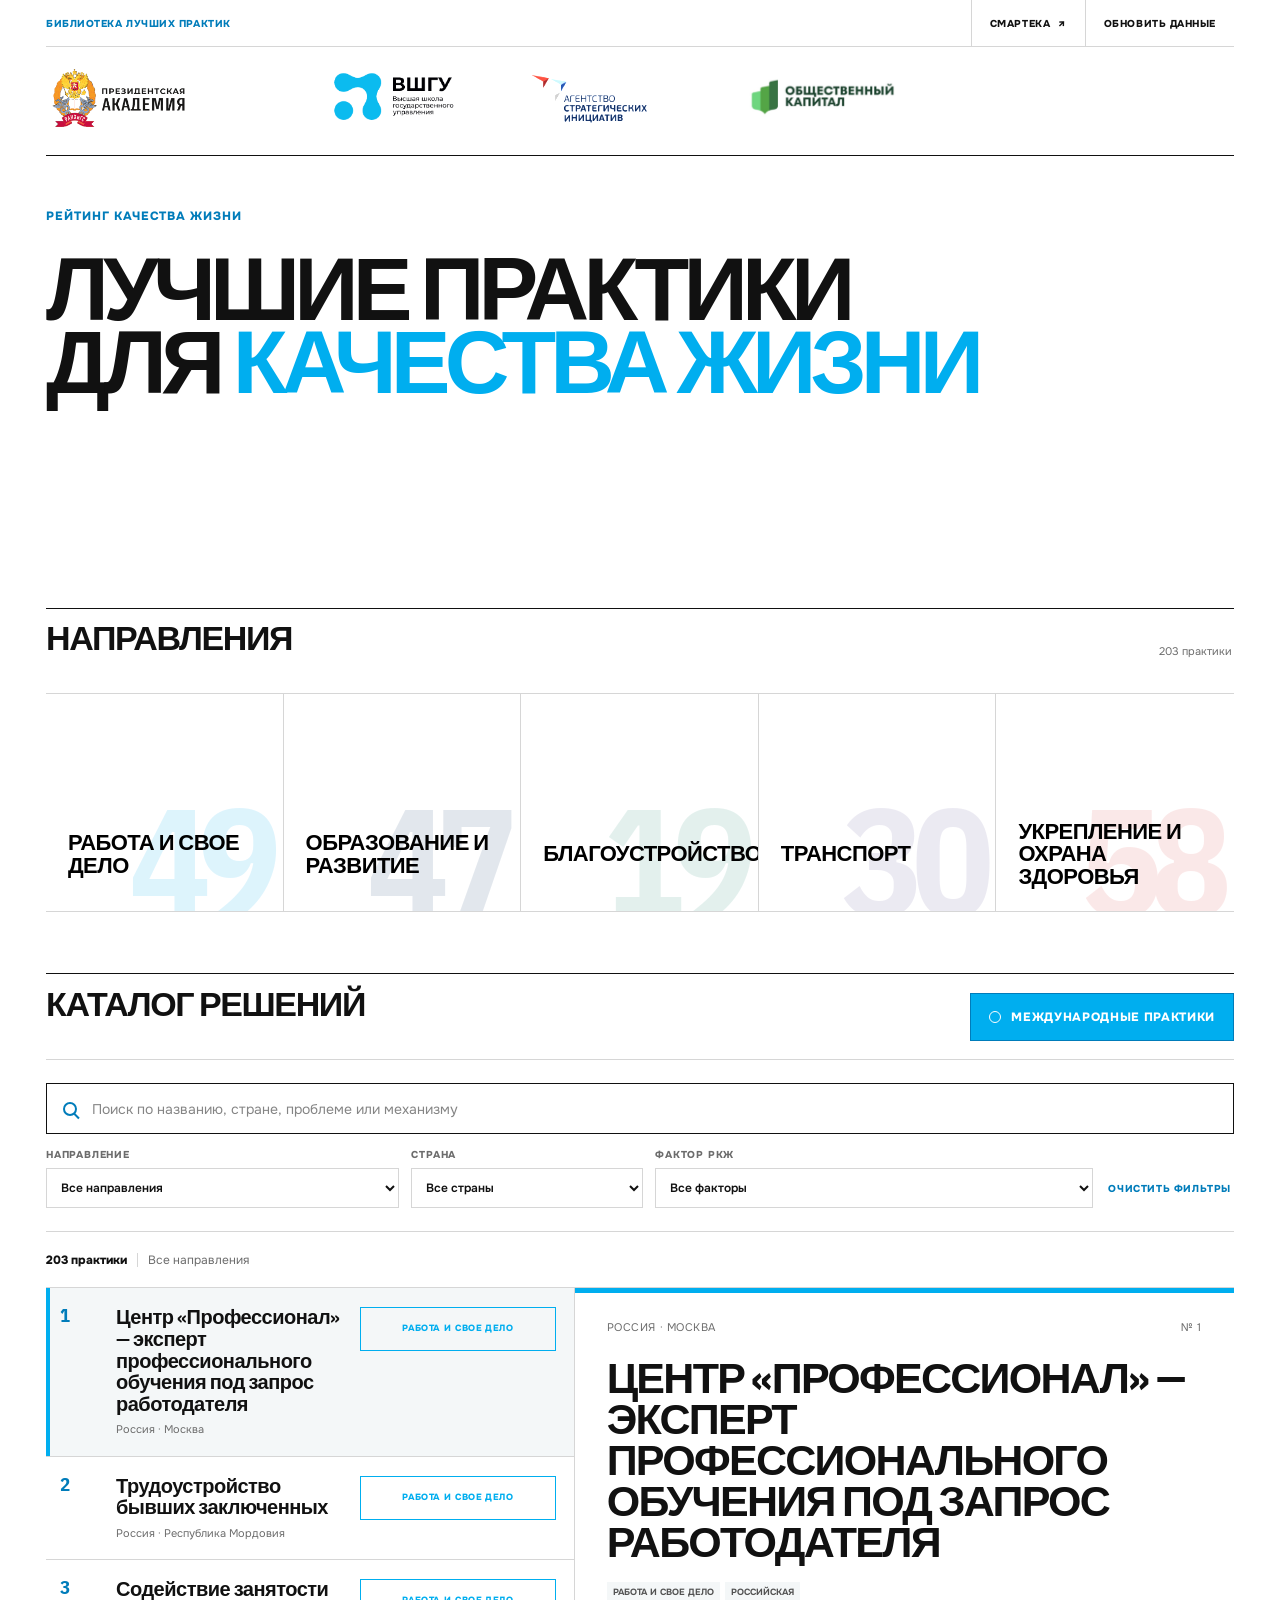
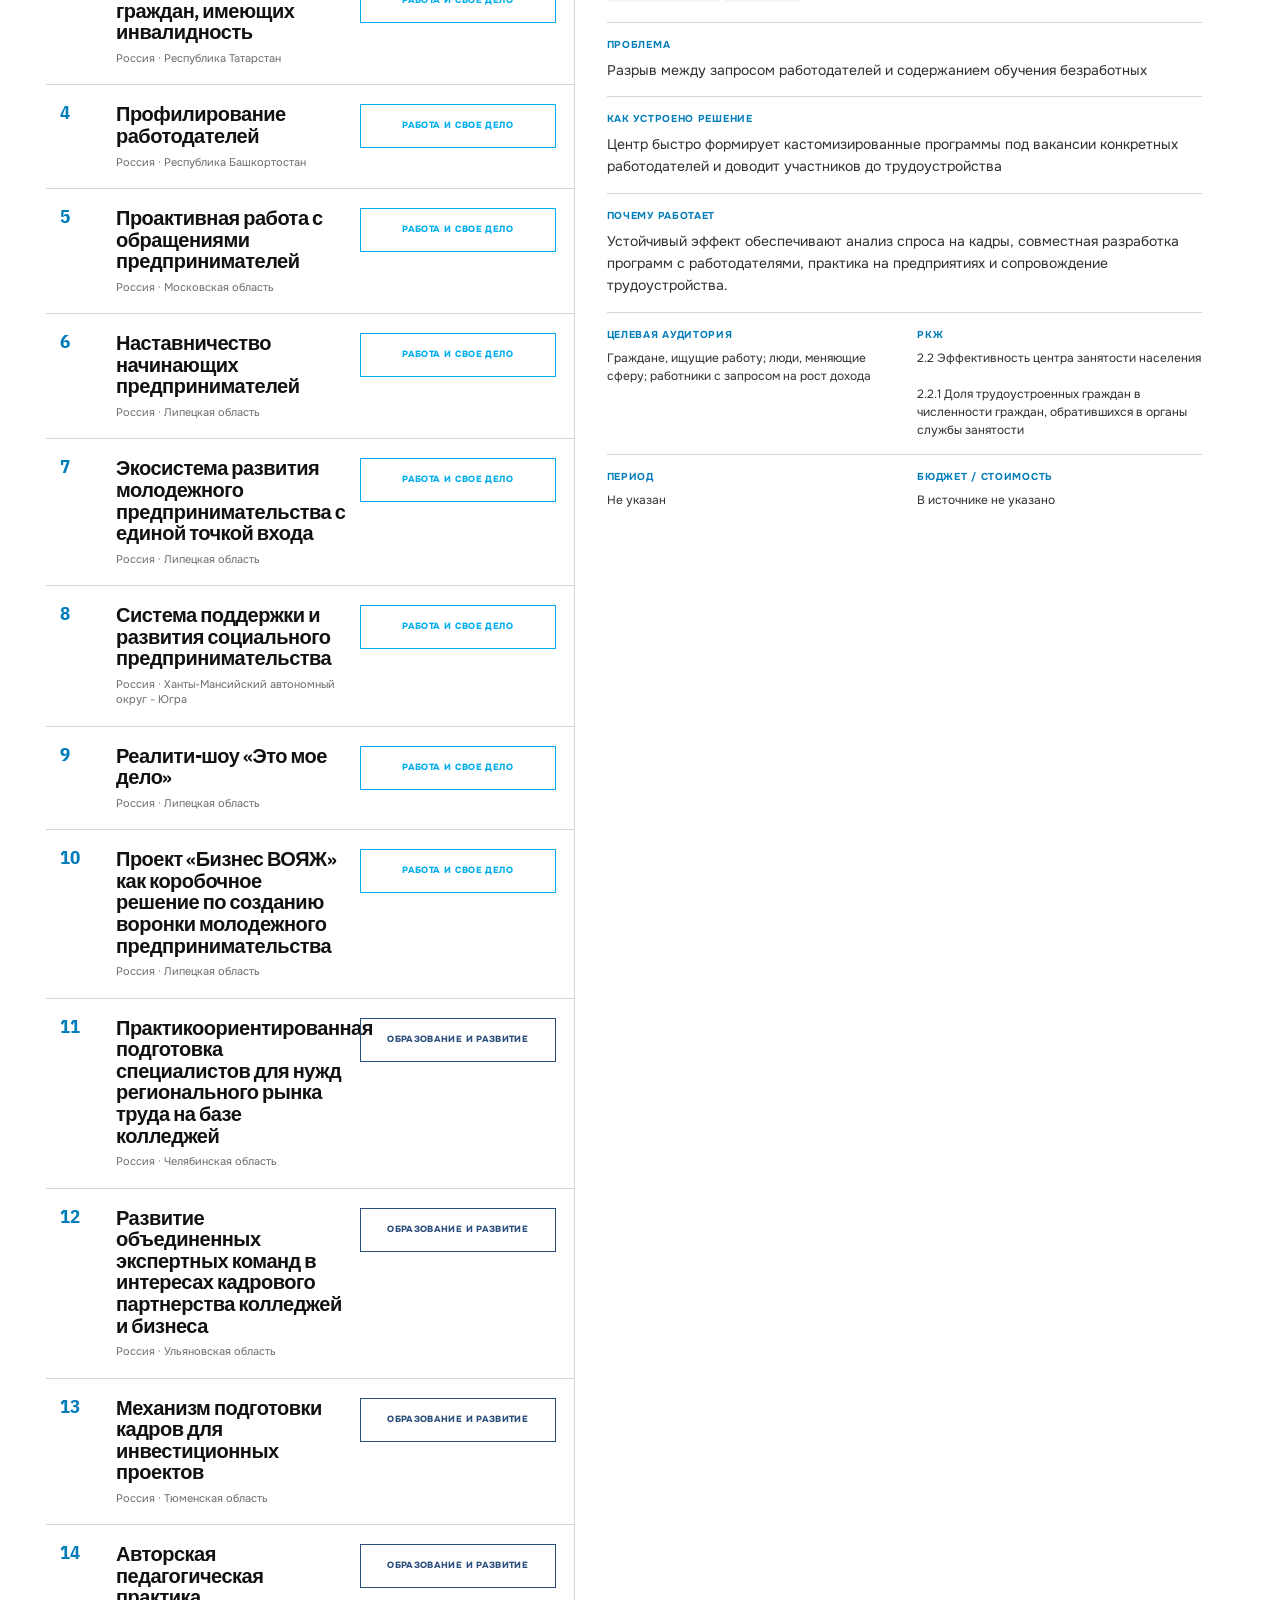
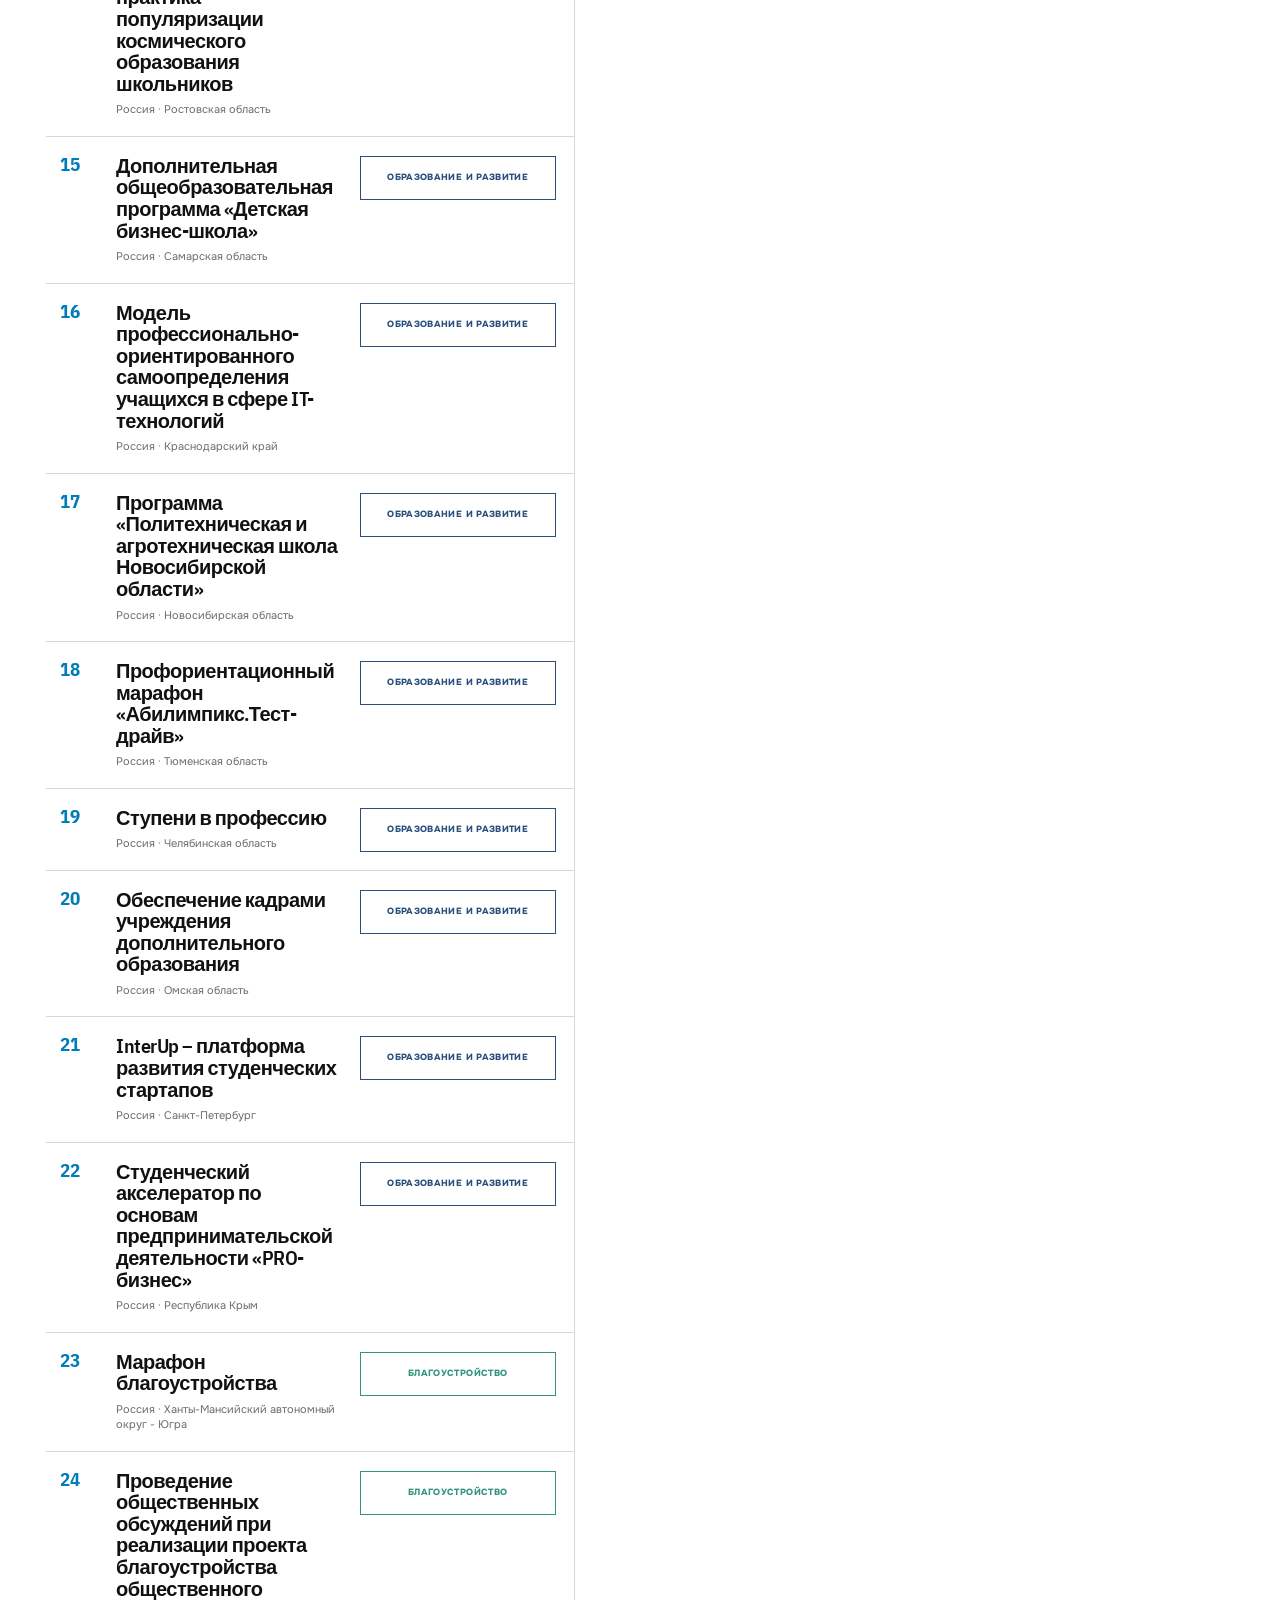
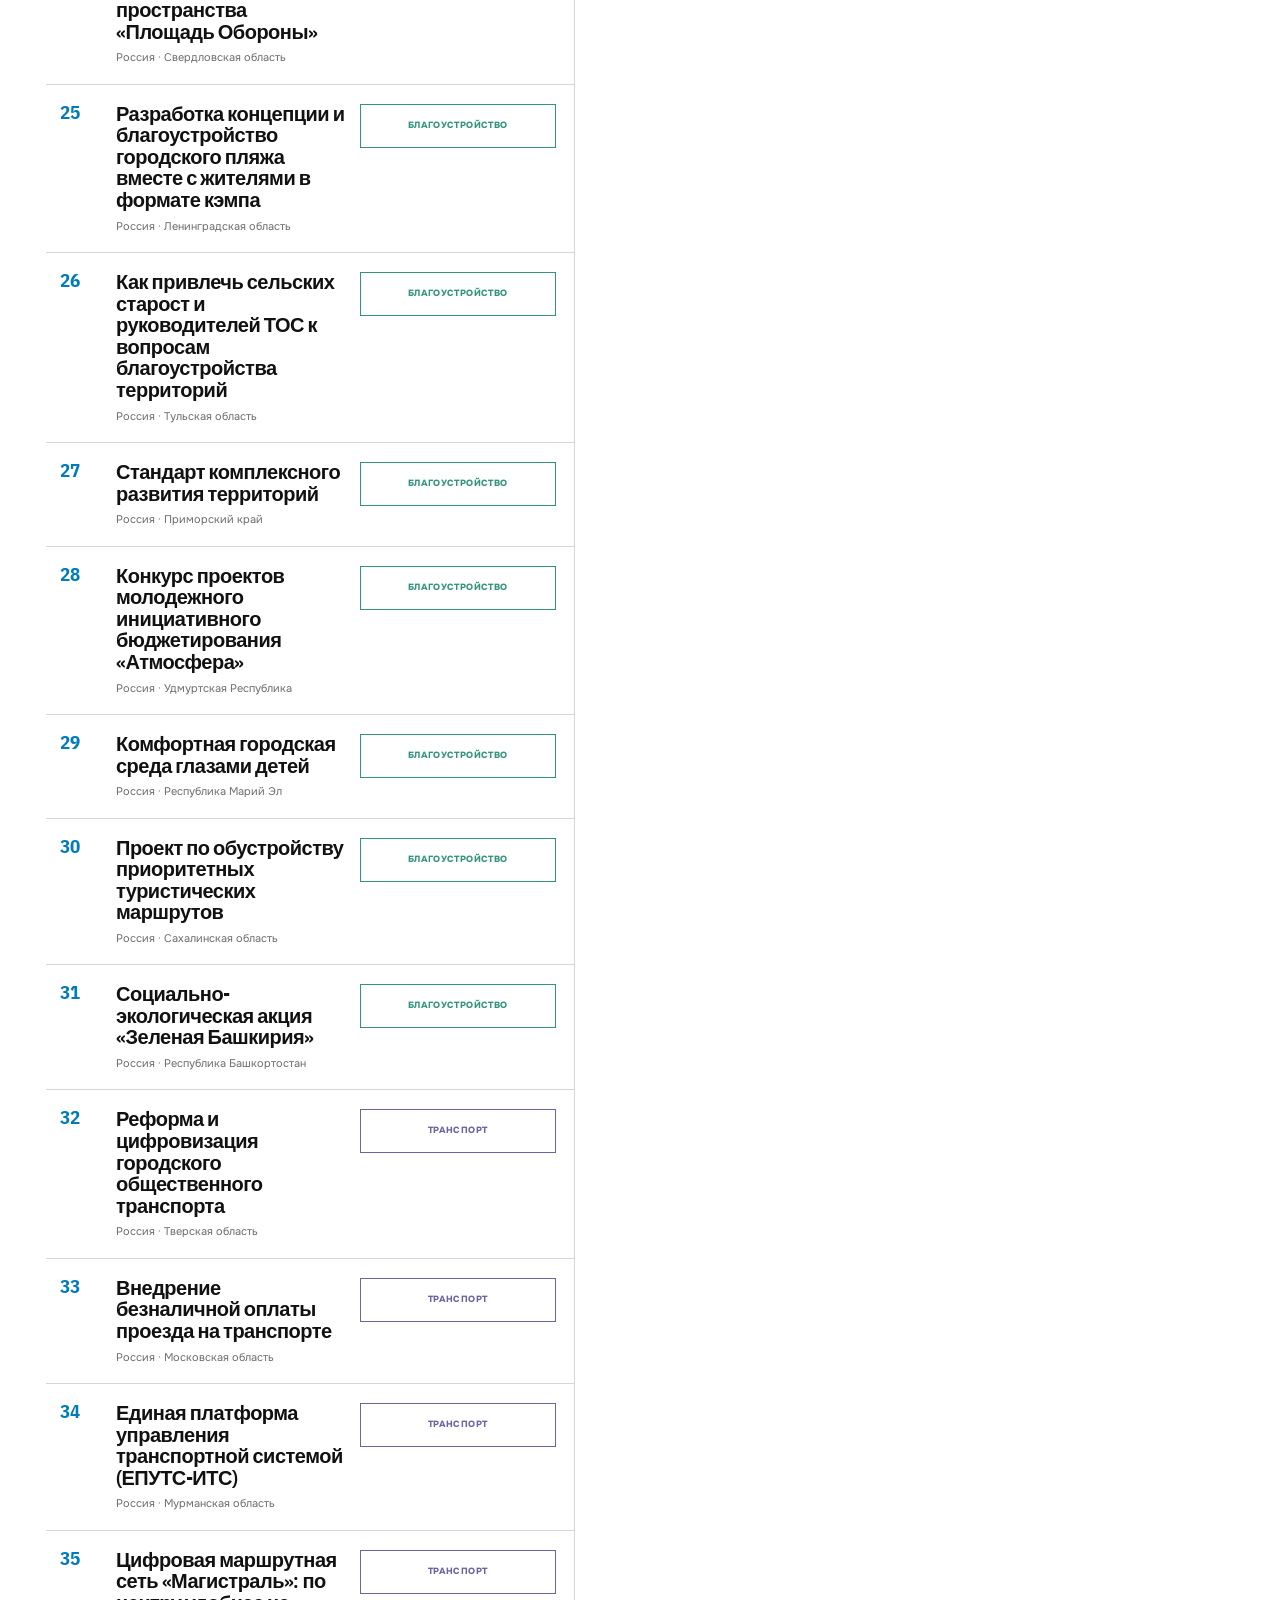
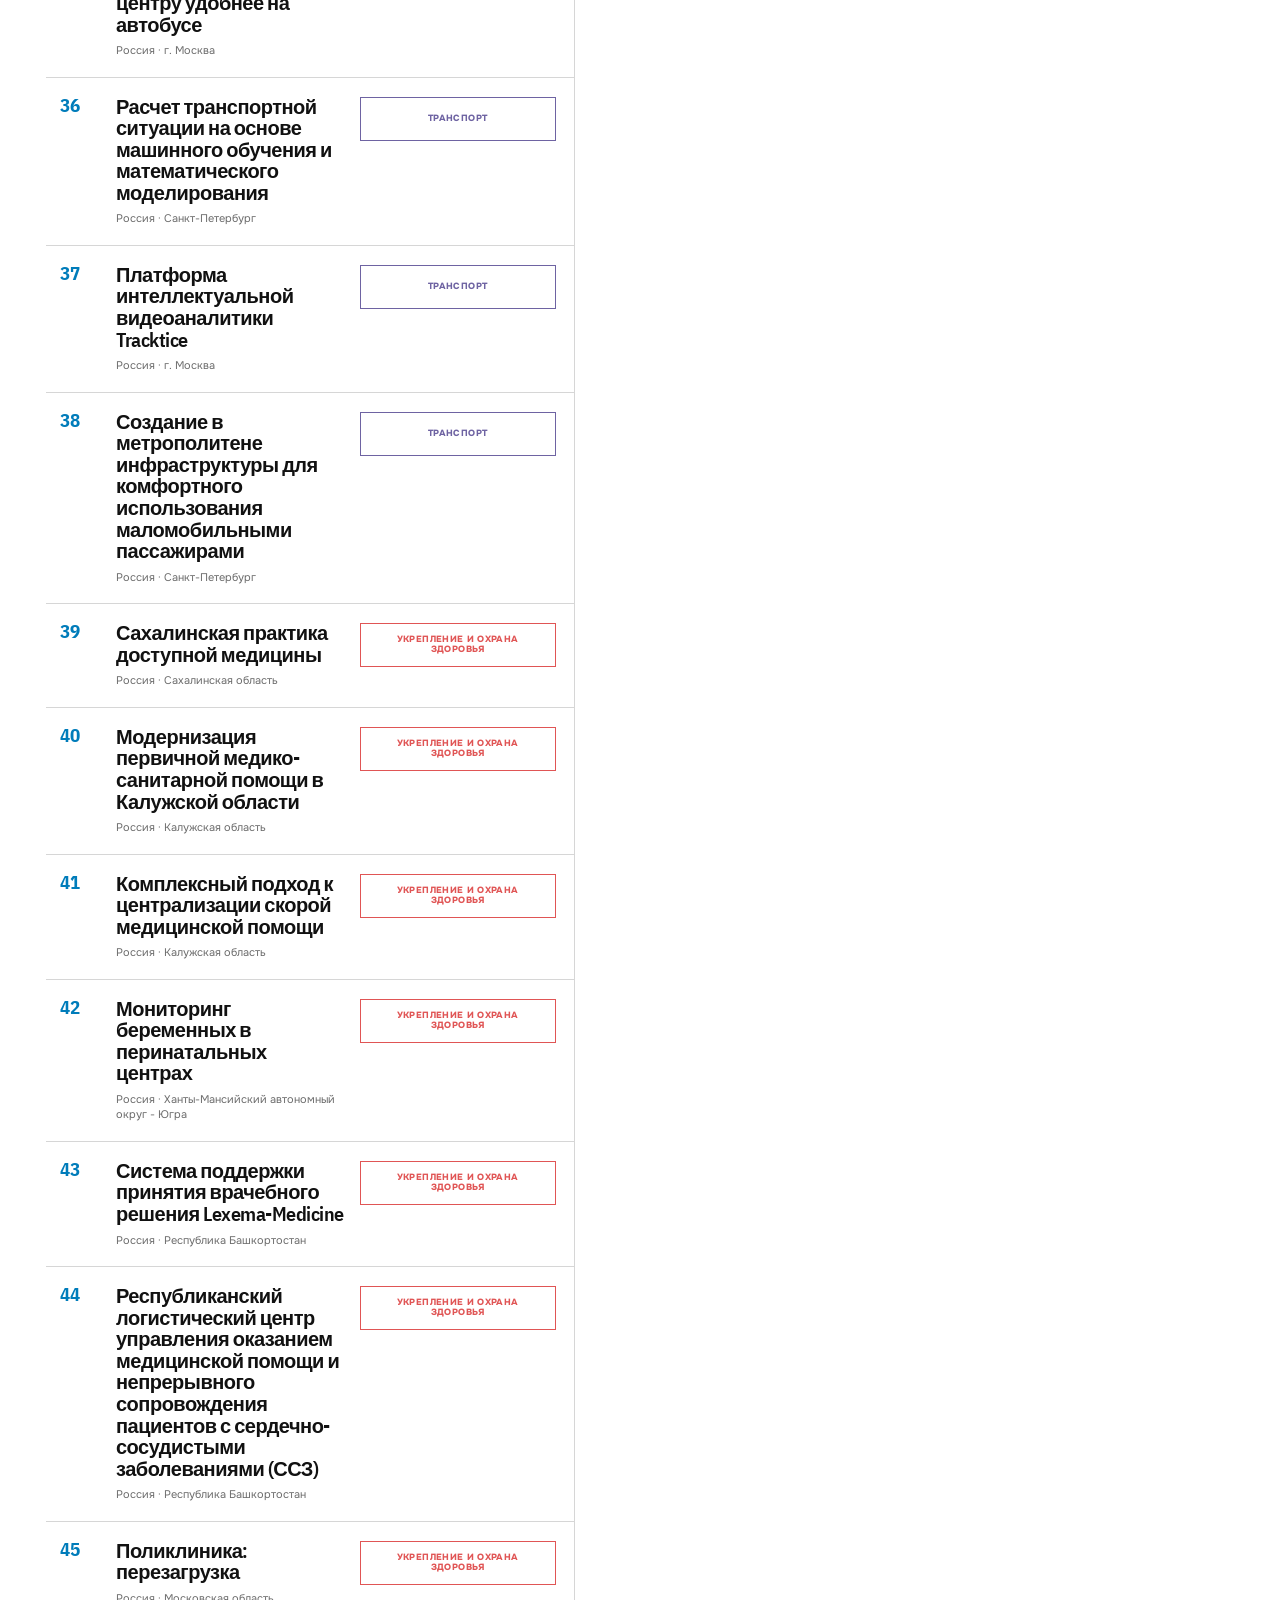
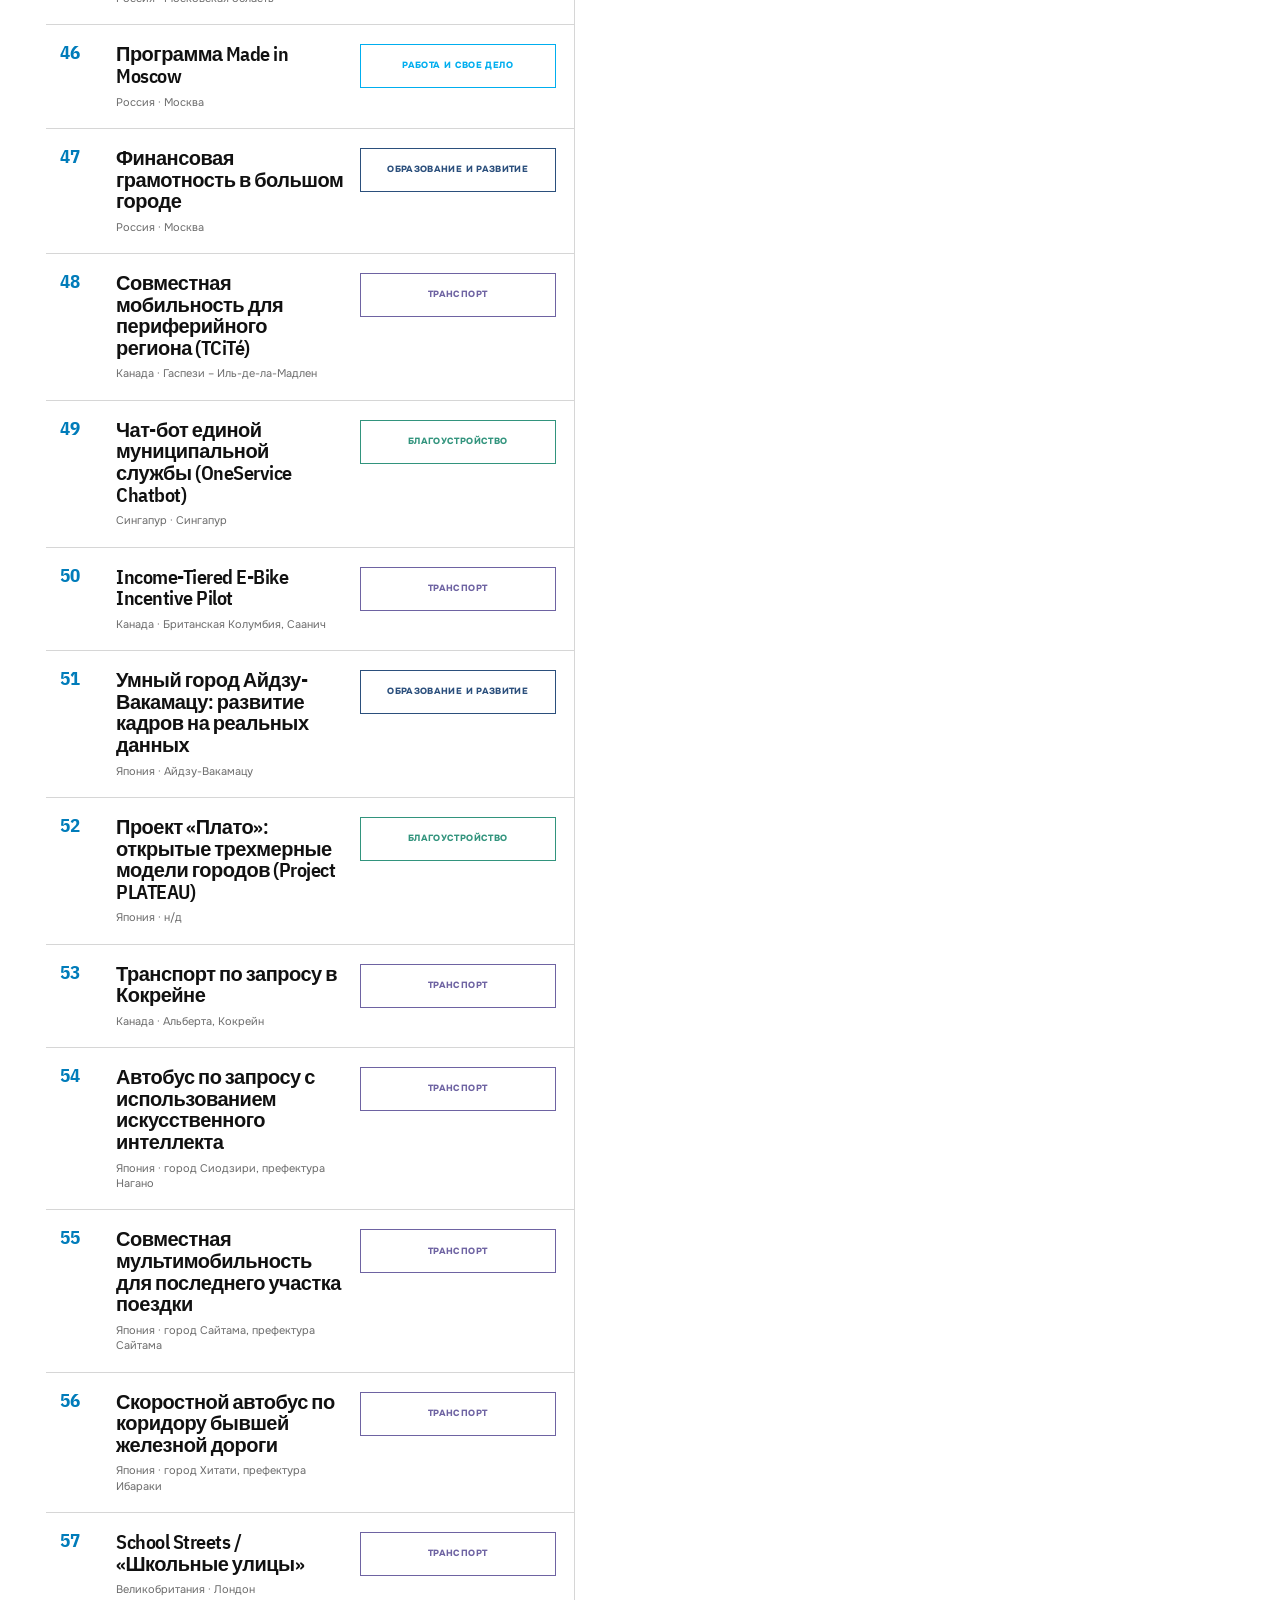
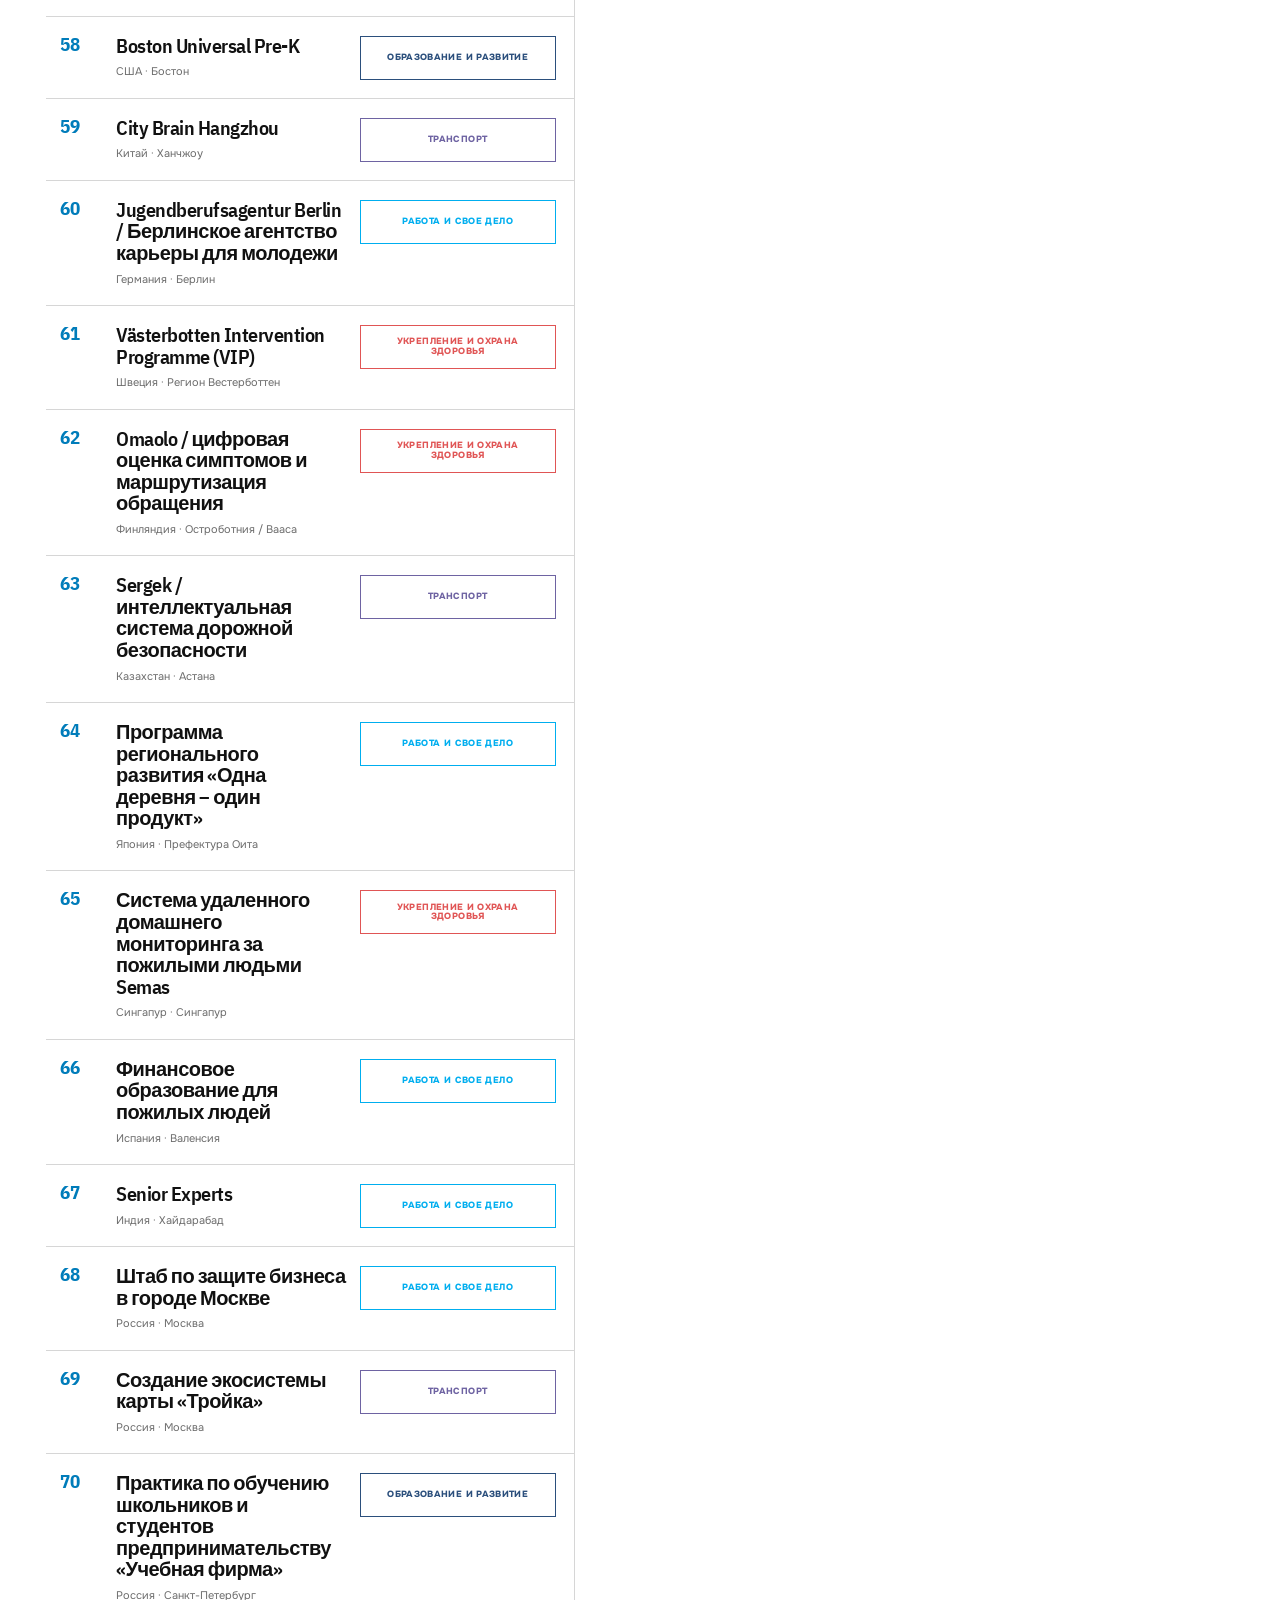
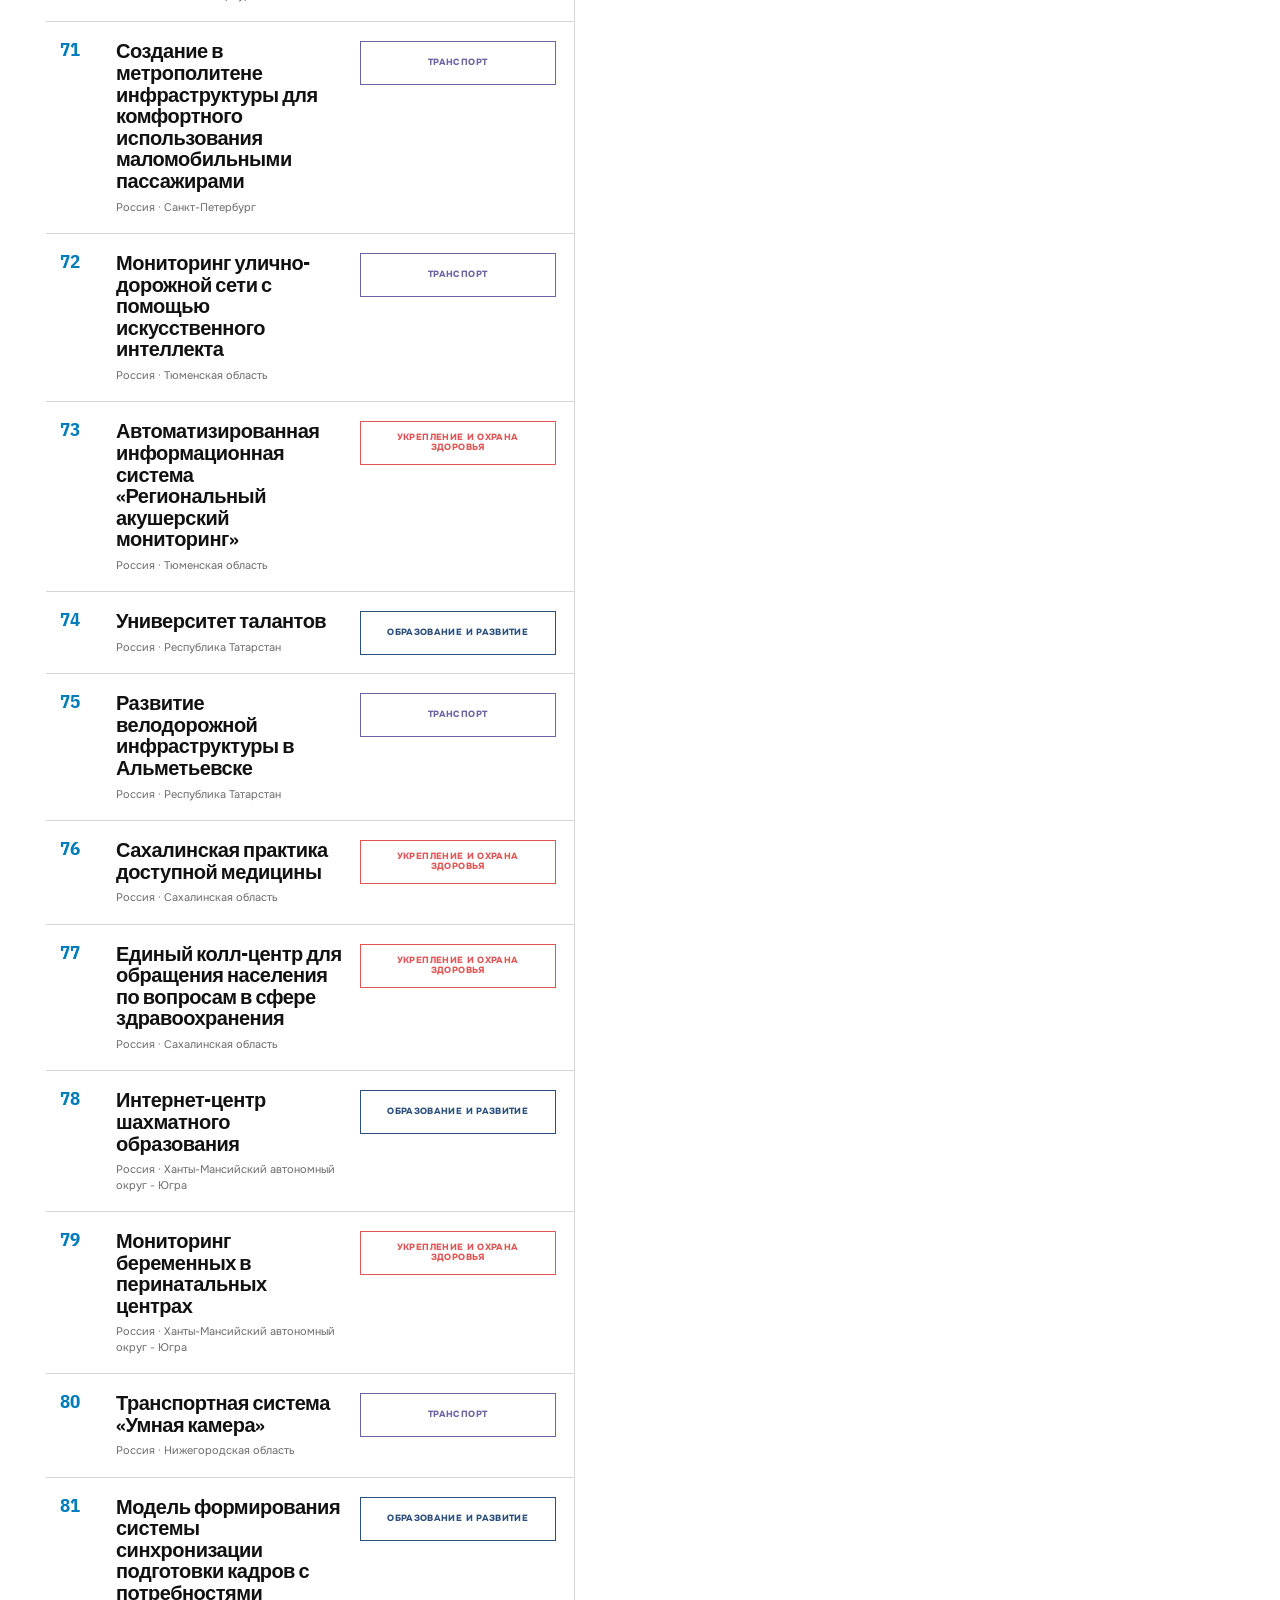
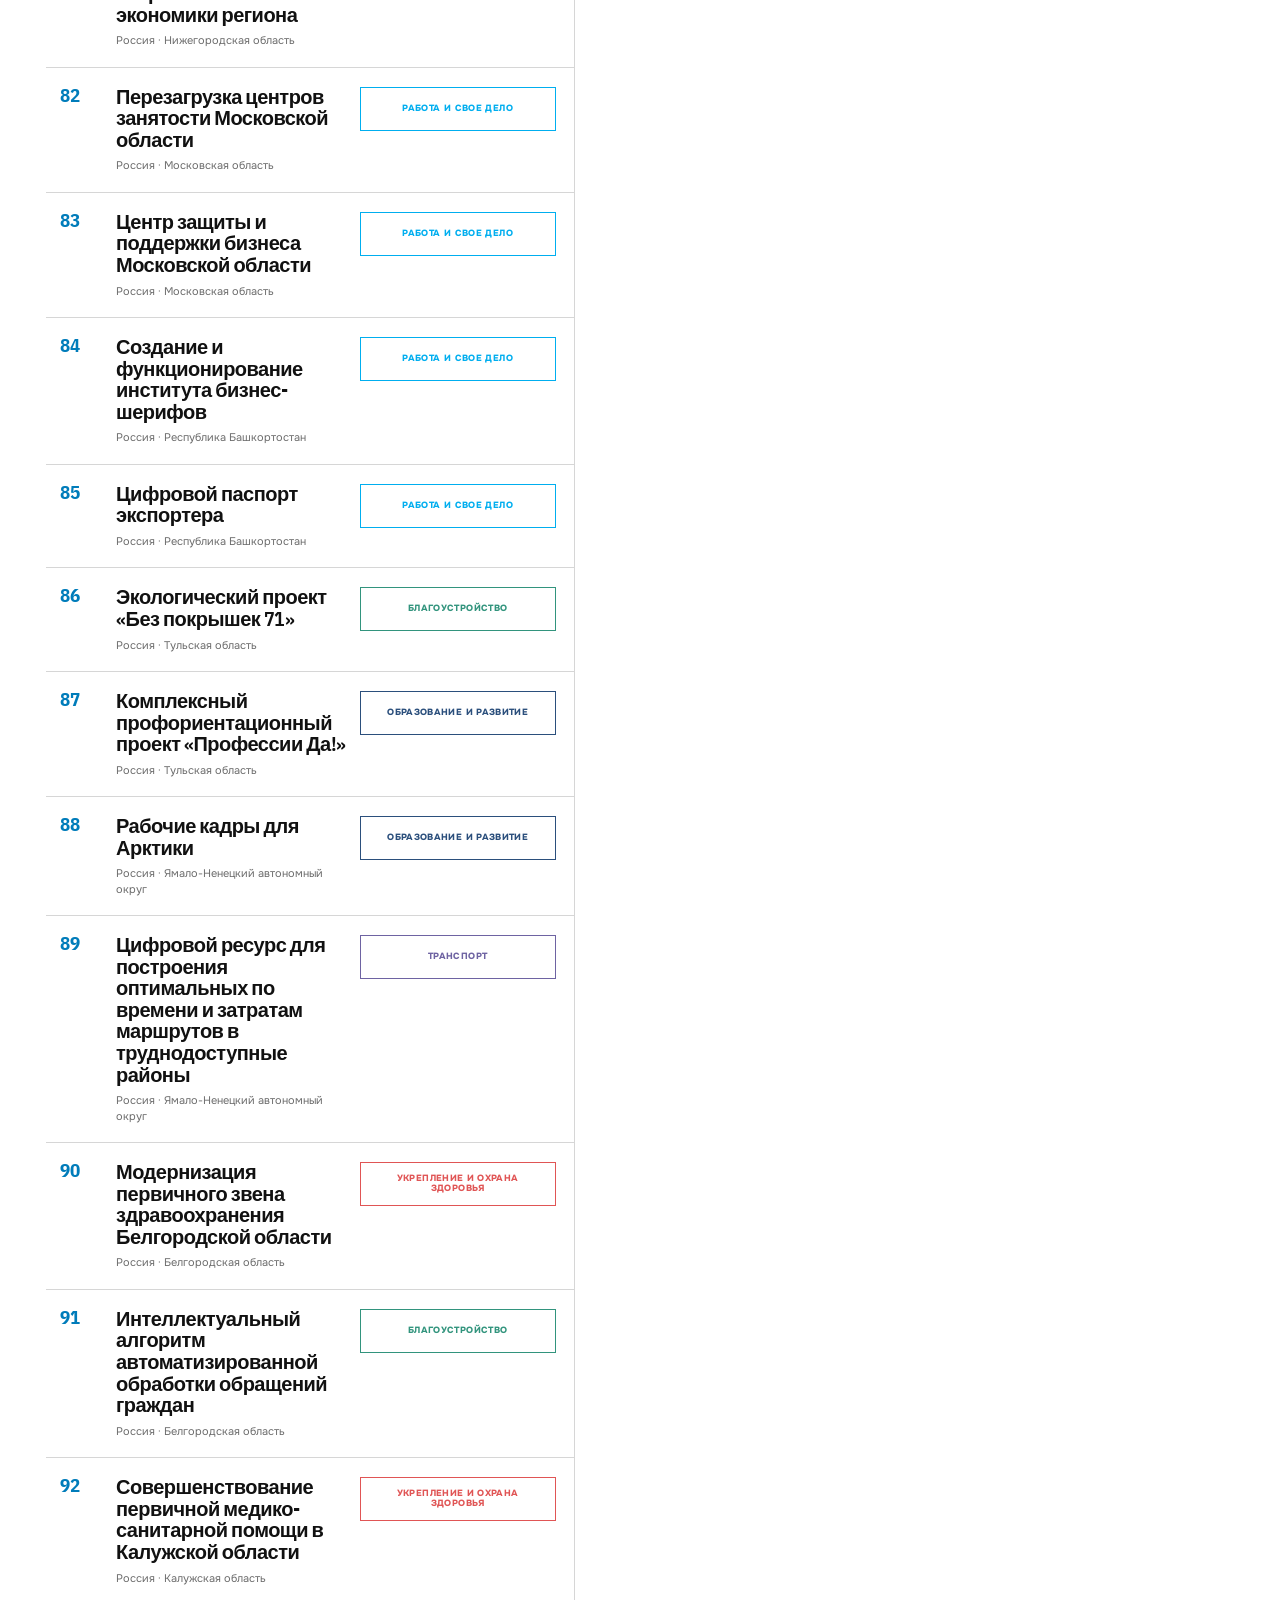
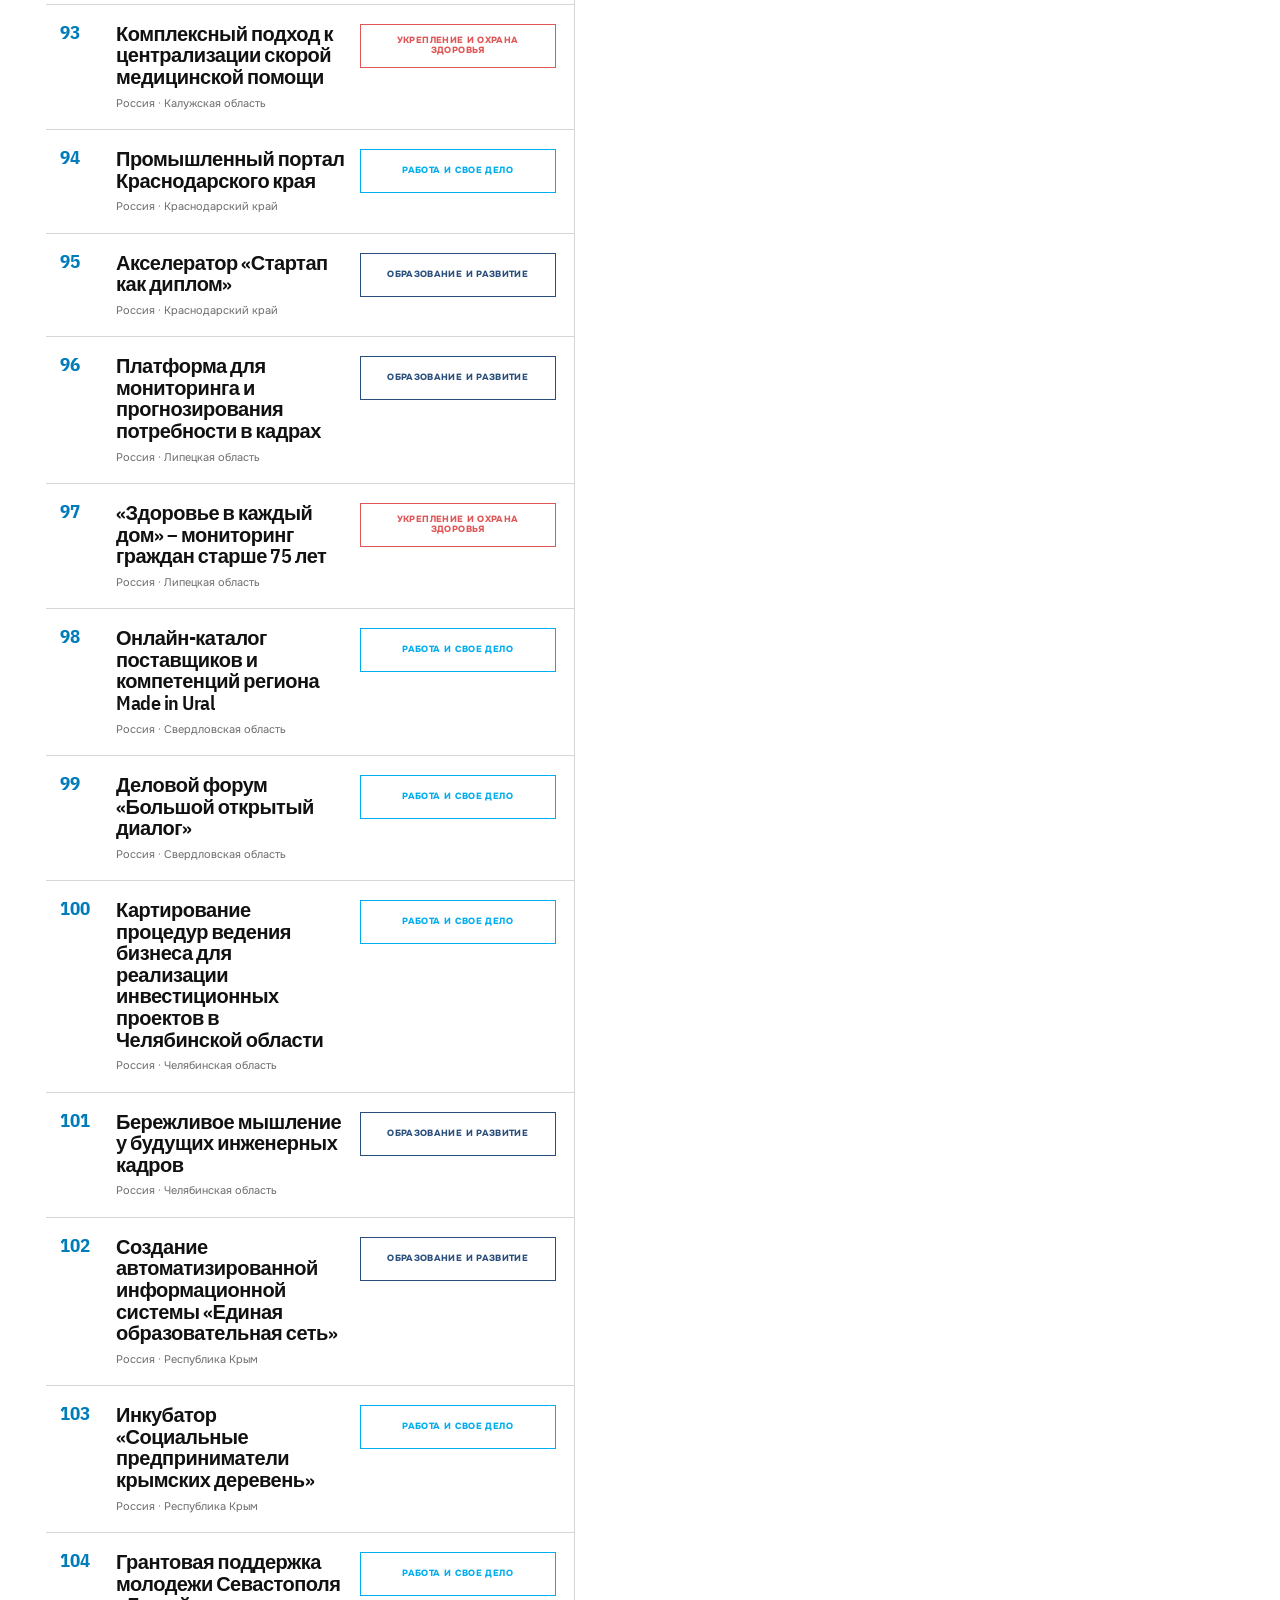
==== commit 85118876: "Update index.html" ====
--- a/index.html
+++ b/index.html
@@ -59,7 +59,9 @@
       <footer><span>Библиотека лучших практик</span><span>Рейтинг качества жизни</span><span>Президентская академия · ВШГУ</span></footer>
     </div>
     <button id="back-to-top" class="back-to-top" type="button" aria-label="Вернуться к началу страницы">↑ <span>Наверх</span></button>
-    <script src="data.js"></script>
-    <script src="app.js"></script>
+<script>
+  document.write(`<script src="data.js?updated=${Date.now()}"><\/script>`);
+</script>
+<script src="app.js"></script>
   </body>
 </html>
